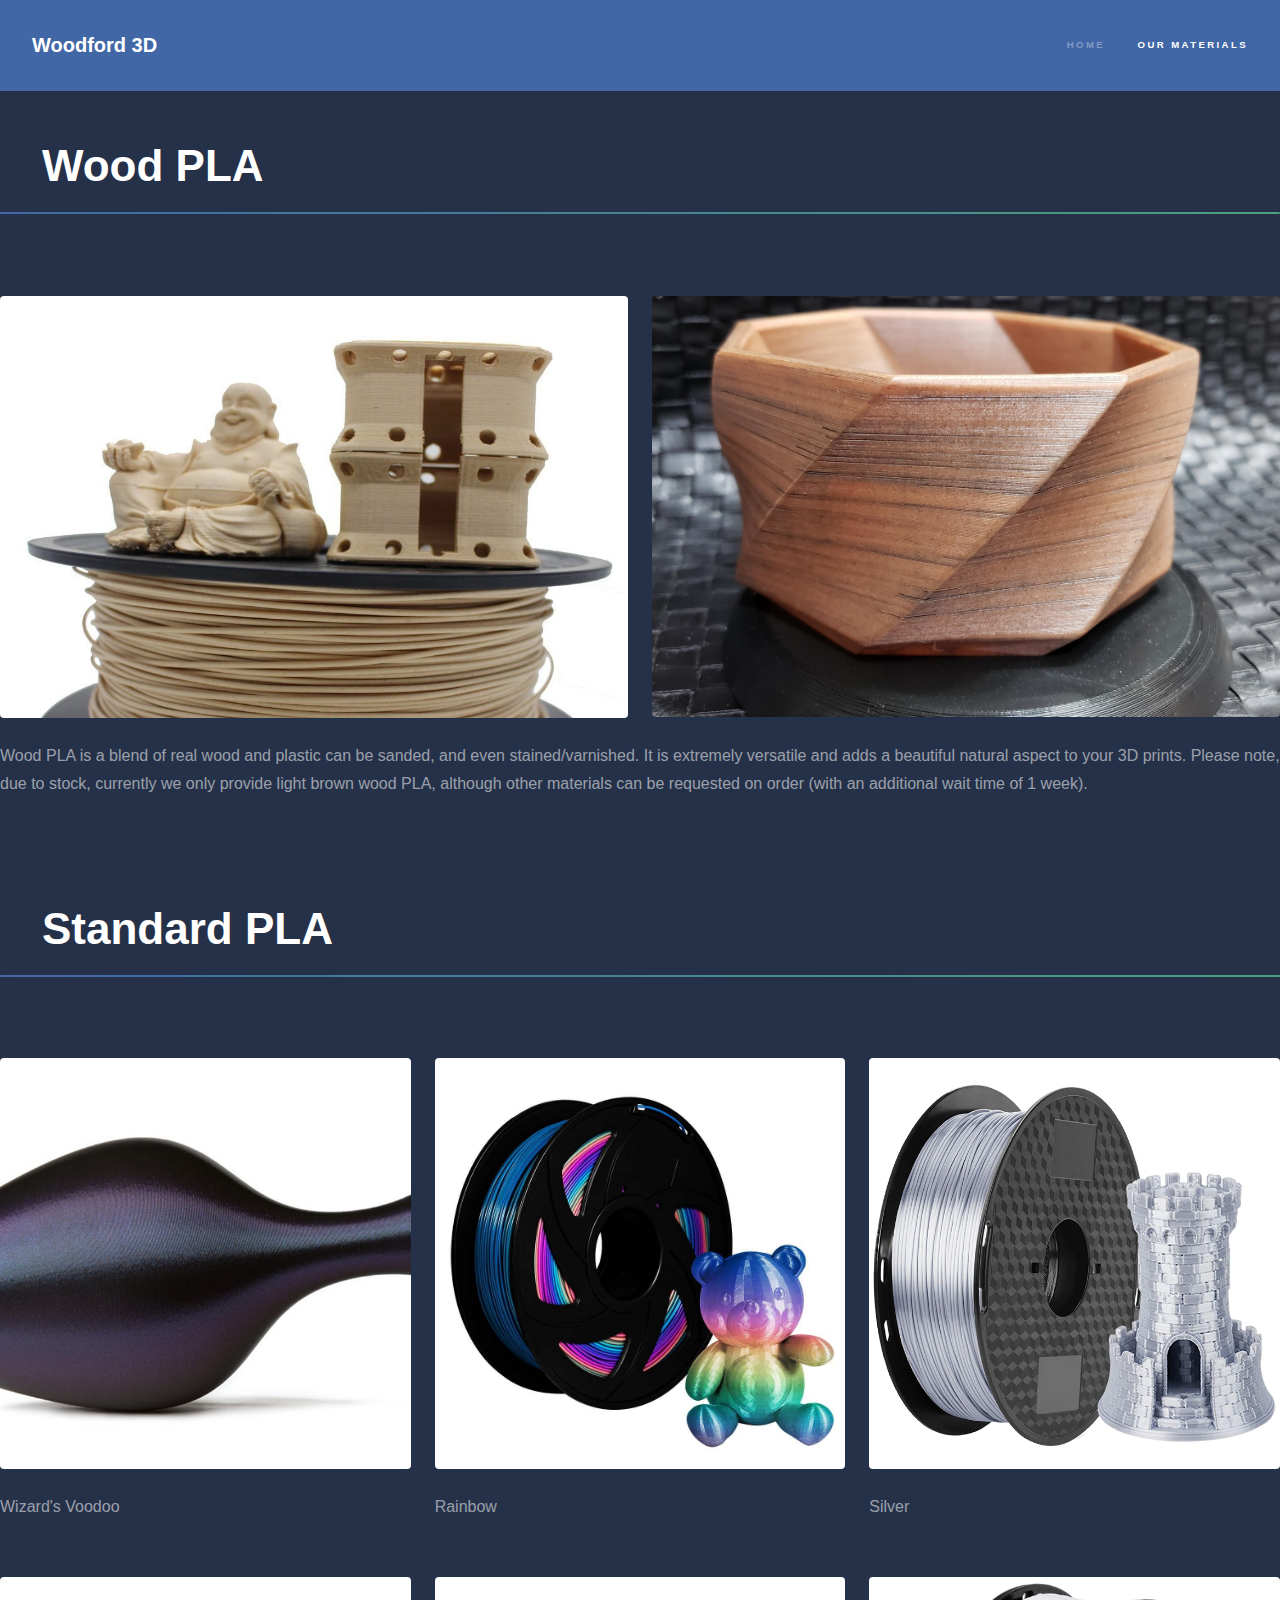
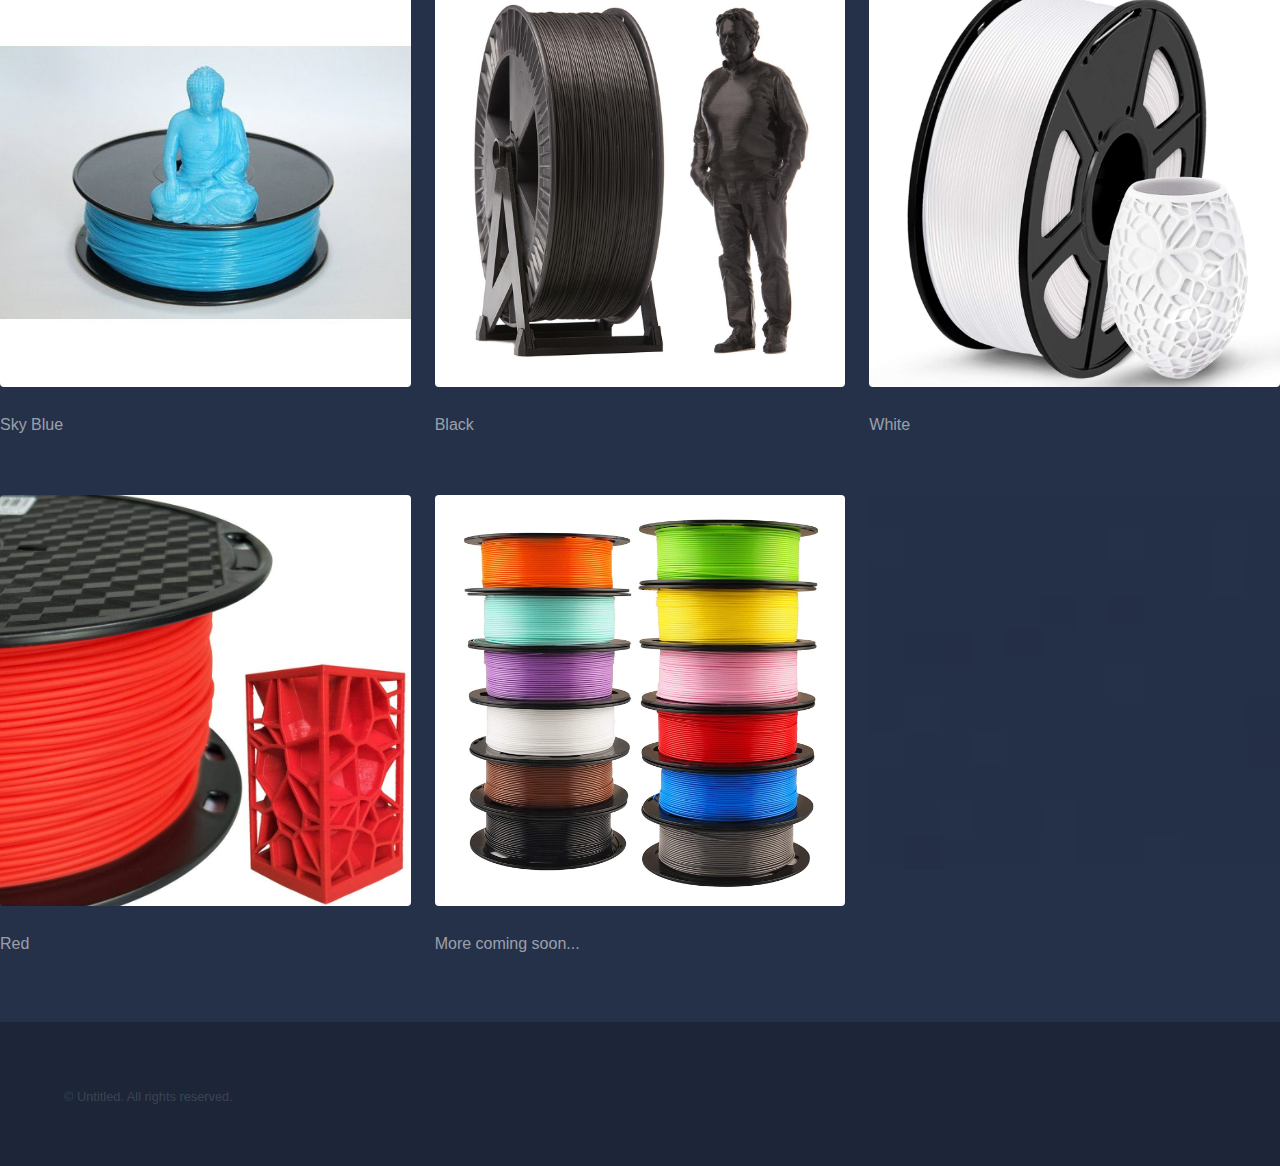
==== materials.html @ 88f3dfc4 "initial commit" ====
<!DOCTYPE HTML>
<html>
	<head>
		<title>Woodford 3D - Materials</title>
		<meta charset="utf-8" />
		<meta name="viewport" content="width=device-width, initial-scale=1, user-scalable=no" />
		<link rel="stylesheet" href="assets/css/main.css" />
		<noscript><link rel="stylesheet" href="assets/css/noscript.css" /></noscript>
	</head>
	<body class="is-preload">

		<!-- Header -->
			<header id="header">
				<a href="index.html" class="title">Woodford 3D</a>
				<nav>
					<ul>
						<li><a href="index.html">Home</a></li>
						<li><a href="generic.html" class="active">Our Materials</a></li>
						<!--<li><a href="elements.html">Elements</a></li>-->
					</ul>
				</nav>
			</header>

		<!-- Wrapper -->
			<div id="wrapper">

				<!-- Main -->
					<section id="main" class="wrapper">
						<div class="box alt">
							<div class="row gtr-uniform">
								<h1 class="major col-12">Wood PLA</h1>
								<div class="col-6"><span class="image fit"><img src="images/woodpla1.jpg" alt="" /></span></div>
								<div class="col-6"><span class="image fit"><img src="images/woodpla2.jpg" alt="" /></span></div>
								<p>Wood PLA is a blend of real wood and plastic can be sanded, and even stained/varnished. It is extremely versatile and adds a beautiful natural aspect to your 3D prints. Please note, due to stock, currently we only provide light brown wood PLA, although other materials can be requested on order (with an additional wait time of 1 week).</p>
								<h1 class="major col-12">Standard PLA</h1>								
								<div class="col-4"><span class="image fit"><img src="images/voodoo.jpg" alt="Wizard's Voodoo" /></span></div>
								<div class="col-4"><span class="image fit"><img src="images/rainbow.jpg" alt="Rainbow" /></span></div>
								<div class="col-4"><span class="image fit"><img src="images/silver.jpg" alt="Silver" /></span></div>
								<div class="col-4"><span ><p>Wizard's Voodoo</p></span></div>
								<div class="col-4"><span ><p>Rainbow</p></span></div>
								<div class="col-4"><span ><p>Silver</p></span></div>
								<div class="col-4"><span class="image fit"><img src="images/skyblue.jpg" alt="sky Blue"/></span></div>
								<div class="col-4"><span class="image fit"><img src="images/black.jpg" alt="Black" /></span></div>
								<div class="col-4"><span class="image fit"><img src="images/white.jpg" alt="White" /></span></div>
								<div class="col-4"><span ><p>Sky Blue</p></span></div>
								<div class="col-4"><span ><p>Black</p></span></div>
								<div class="col-4"><span ><p>White</p></span></div>
								<div class="col-4"><span class="image fit"><img src="images/red.jpg" alt="Red"/></span></div>
								<div class="col-4"><span class="image fit"><img src="images/coming.jpg" alt="Coming soon" /></span></div>
								<div class="col-4"><span class="image fit"><img src="images/trans.png" alt="placeholder transparent image" /></span></div>
								<div class="col-4"><span ><p>Red</p></span></div>
								<div class="col-4"><span ><p>More coming soon...</p></span></div>								
								
							</div>
						</div>
								
					</section>

			</div>

		<!-- Footer -->
			<footer id="footer" class="wrapper alt">
				<div class="inner">
					<ul class="menu">
						<li>&copy; Untitled. All rights reserved.</li>
					</ul>
				</div>
			</footer>

		<!-- Scripts -->
			<script src="assets/js/jquery.min.js"></script>
			<script src="assets/js/jquery.scrollex.min.js"></script>
			<script src="assets/js/jquery.scrolly.min.js"></script>
			<script src="assets/js/browser.min.js"></script>
			<script src="assets/js/breakpoints.min.js"></script>
			<script src="assets/js/util.js"></script>
			<script src="assets/js/main.js"></script>

	</body>
</html>
---- assets/css/main.css ----
@import url(fontawesome-all.min.css);



html, body, div, span, applet, object,
iframe, h1, h2, h3, h4, h5, h6, p, blockquote,
pre, a, abbr, acronym, address, big, cite,
code, del, dfn, em, img, ins, kbd, q, s, samp,
small, strike, strong, sub, sup, tt, var, b,
u, i, center, dl, dt, dd, ol, ul, li, fieldset,
form, label, legend, table, caption, tbody,
tfoot, thead, tr, th, td, article, aside,
canvas, details, embed, figure, figcaption,
footer, header, hgroup, menu, nav, output, ruby,
section, summary, time, mark, audio, video {
	margin: 0;
	padding: 0;
	border: 0;
	font-size: 100%;
	font: inherit;
	vertical-align: baseline;}

article, aside, details, figcaption, figure,
footer, header, hgroup, menu, nav, section {
	display: block;}

body {
	line-height: 1;
}

ol, ul {
	list-style: none;
}

blockquote, q {
	quotes: none;
}

	blockquote:before, blockquote:after, q:before, q:after {
		content: '';
		content: none;
	}

table {
	border-collapse: collapse;
	border-spacing: 0;
}

body {
	-webkit-text-size-adjust: none;
}

mark {
	background-color: transparent;
	color: inherit;
}

input::-moz-focus-inner {
	border: 0;
	padding: 0;
}

input, select, textarea {
	-moz-appearance: none;
	-webkit-appearance: none;
	-ms-appearance: none;
	appearance: none;
}

/* Basic */

	@-ms-viewport {
		width: device-width;
	}

	body {
		-ms-overflow-style: scrollbar;
	}

	@media screen and (max-width: 480px) {

		html, body {
			min-width: 320px;
		}

	}

	html {
		box-sizing: border-box;
	}

	*, *:before, *:after {
		box-sizing: inherit;
	}

	body {
		background: #253149;
	}

		body.is-preload *, body.is-preload *:before, body.is-preload *:after {
			-moz-animation: none !important;
			-webkit-animation: none !important;
			-ms-animation: none !important;
			animation: none !important;
			-moz-transition: none !important;
			-webkit-transition: none !important;
			-ms-transition: none !important;
			transition: none !important;
		}

/* Type */

	body, input, select, textarea {
		color: rgba(255, 255, 255, 0.55);
		font-family: Arial, Helvetica, sans-serif;
		font-size: 16.5pt;
		font-weight: normal;
		line-height: 1.75;
	}

		@media screen and (max-width: 1680px) {

			body, input, select, textarea {
				font-size: 13pt;
			}

		}

		@media screen and (max-width: 1280px) {

			body, input, select, textarea {
				font-size: 12pt;
			}

		}

		@media screen and (max-width: 360px) {

			body, input, select, textarea {
				font-size: 11pt;
			}

		}

	a {
		-moz-transition: color 0.2s ease, border-bottom-color 0.2s ease;
		-webkit-transition: color 0.2s ease, border-bottom-color 0.2s ease;
		-ms-transition: color 0.2s ease, border-bottom-color 0.2s ease;
		transition: color 0.2s ease, border-bottom-color 0.2s ease;
		border-bottom: dotted 1px rgba(255, 255, 255, 0.35);
		color: inherit;
		text-decoration: none;
	}

		a:hover {
			border-bottom-color: transparent;
			color: #ffffff;
		}

	strong, b {
		color: #ffffff;
		font-weight: bold;
	}

	em, i {
		font-style: italic;
	}

	p {
		margin: 0 0 2em 0;
	}

	h1, h2, h3, h4, h5, h6 {
		color: #ffffff;
		font-weight: bold;
		line-height: 1.5;
		margin: 0 0 0.5em 0;
	}

		h1 a, h2 a, h3 a, h4 a, h5 a, h6 a {
			color: inherit;
			text-decoration: none;
		}

	h1 {
		font-size: 2.75em;
	}

		h1.major {
			margin: 0 0 1.3em 0;
			position: relative;
			padding-bottom: 0.35em;
		}

			h1.major:after {
				background-image: -moz-linear-gradient(to right, #4167a6, #4ca07e);
				background-image: -webkit-linear-gradient(to right, #4167a6, #4ca07e);
				background-image: -ms-linear-gradient(to right, #4167a6, #4ca07e);
				background-image: linear-gradient(to right, #4167a6, #4ca07e);
				-moz-transition: max-width 0.2s ease;
				-webkit-transition: max-width 0.2s ease;
				-ms-transition: max-width 0.2s ease;
				transition: max-width 0.2s ease;
				border-radius: 0.2em;
				bottom: 0;
				content: '';
				height: 0.05em;
				position: absolute;
				right: 0;
				width: 100%;
			}

	h2 {
		font-size: 1.75em;
	}

	h3 {
		font-size: 1.1em;
	}

	h4 {
		font-size: 1em;
	}

	h5 {
		font-size: 0.8em;
	}

	h6 {
		font-size: 0.6em;
	}

	@media screen and (max-width: 736px) {

		h1 {
			font-size: 2em;
		}

		h2 {
			font-size: 1.25em;
		}

		h3 {
			font-size: 1em;
		}

		h4 {
			font-size: 0.8em;
		}

		h5 {
			font-size: 0.6em;
		}

		h6 {
			font-size: 0.6em;
		}

	}

	sub {
		font-size: 0.8em;
		position: relative;
		top: 0.5em;
	}

	sup {
		font-size: 0.8em;
		position: relative;
		top: -0.5em;
	}

	blockquote {
		border-left: solid 4px rgba(255, 255, 255, 0.15);
		font-style: italic;
		margin: 0 0 2em 0;
		padding: 0.5em 0 0.5em 2em;
	}

	code {
		background: rgba(255, 255, 255, 0.05);
		border-radius: 0.25em;
		border: solid 1px rgba(255, 255, 255, 0.15);
		font-family: "Courier New", monospace;
		font-size: 0.9em;
		margin: 0 0.25em;
		padding: 0.25em 0.65em;
	}

	pre {
		-webkit-overflow-scrolling: touch;
		font-family: "Courier New", monospace;
		font-size: 0.9em;
		margin: 0 0 2em 0;
	}

		pre code {
			display: block;
			line-height: 1.75em;
			padding: 1em 1.5em;
			overflow-x: auto;
		}

	hr {
		border: 0;
		border-bottom: solid 1px rgba(255, 255, 255, 0.15);
		margin: 2em 0;
	}

		hr.major {
			margin: 3em 0;
		}

	.align-left {
		text-align: left;
	}

	.align-center {
		text-align: center;
	}

	.align-right {
		text-align: right;
	}

/* Row */

	.row {
		display: flex;
		flex-wrap: wrap;
		box-sizing: border-box;
		align-items: stretch;
	}

		.row > * {
			box-sizing: border-box;
		}

		.row.gtr-uniform > * > :last-child {
			margin-bottom: 0;
		}

		.row.aln-left {
			justify-content: flex-start;
		}

		.row.aln-center {
			justify-content: center;
		}

		.row.aln-right {
			justify-content: flex-end;
		}

		.row.aln-top {
			align-items: flex-start;
		}

		.row.aln-middle {
			align-items: center;
		}

		.row.aln-bottom {
			align-items: flex-end;
		}

		.row > .imp {
			order: -1;
		}

		.row > .col-1 {
			width: 8.33333%;
		}

		.row > .off-1 {
			margin-left: 8.33333%;
		}

		.row > .col-2 {
			width: 16.66667%;
		}

		.row > .off-2 {
			margin-left: 16.66667%;
		}

		.row > .col-3 {
			width: 25%;
		}

		.row > .off-3 {
			margin-left: 25%;
		}

		.row > .col-4 {
			width: 33.33333%;
		}

		.row > .off-4 {
			margin-left: 33.33333%;
		}

		.row > .col-5 {
			width: 41.66667%;
		}

		.row > .off-5 {
			margin-left: 41.66667%;
		}

		.row > .col-6 {
			width: 50%;
		}

		.row > .off-6 {
			margin-left: 50%;
		}

		.row > .col-7 {
			width: 58.33333%;
		}

		.row > .off-7 {
			margin-left: 58.33333%;
		}

		.row > .col-8 {
			width: 66.66667%;
		}

		.row > .off-8 {
			margin-left: 66.66667%;
		}

		.row > .col-9 {
			width: 75%;
		}

		.row > .off-9 {
			margin-left: 75%;
		}

		.row > .col-10 {
			width: 83.33333%;
		}

		.row > .off-10 {
			margin-left: 83.33333%;
		}

		.row > .col-11 {
			width: 91.66667%;
		}

		.row > .off-11 {
			margin-left: 91.66667%;
		}

		.row > .col-12 {
			width: 100%;
		}

		.row > .off-12 {
			margin-left: 100%;
		}

		.row.gtr-0 {
			margin-top: 0;
			margin-left: 0em;
		}

			.row.gtr-0 > * {
				padding: 0 0 0 0em;
			}

			.row.gtr-0.gtr-uniform {
				margin-top: 0em;
			}

				.row.gtr-0.gtr-uniform > * {
					padding-top: 0em;
				}

		.row.gtr-25 {
			margin-top: 0;
			margin-left: -0.375em;
		}

			.row.gtr-25 > * {
				padding: 0 0 0 0.375em;
			}

			.row.gtr-25.gtr-uniform {
				margin-top: -0.375em;
			}

				.row.gtr-25.gtr-uniform > * {
					padding-top: 0.375em;
				}

		.row.gtr-50 {
			margin-top: 0;
			margin-left: -0.75em;
		}

			.row.gtr-50 > * {
				padding: 0 0 0 0.75em;
			}

			.row.gtr-50.gtr-uniform {
				margin-top: -0.75em;
			}

				.row.gtr-50.gtr-uniform > * {
					padding-top: 0.75em;
				}

		.row {
			margin-top: 0;
			margin-left: -1.5em;
		}

			.row > * {
				padding: 0 0 0 1.5em;
			}

			.row.gtr-uniform {
				margin-top: -1.5em;
			}

				.row.gtr-uniform > * {
					padding-top: 1.5em;
				}

		.row.gtr-150 {
			margin-top: 0;
			margin-left: -2.25em;
		}

			.row.gtr-150 > * {
				padding: 0 0 0 2.25em;
			}

			.row.gtr-150.gtr-uniform {
				margin-top: -2.25em;
			}

				.row.gtr-150.gtr-uniform > * {
					padding-top: 2.25em;
				}

		.row.gtr-200 {
			margin-top: 0;
			margin-left: -3em;
		}

			.row.gtr-200 > * {
				padding: 0 0 0 3em;
			}

			.row.gtr-200.gtr-uniform {
				margin-top: -3em;
			}

				.row.gtr-200.gtr-uniform > * {
					padding-top: 3em;
				}

		@media screen and (max-width: 1680px) {

			.row {
				display: flex;
				flex-wrap: wrap;
				box-sizing: border-box;
				align-items: stretch;
			}

				.row > * {
					box-sizing: border-box;
				}

				.row.gtr-uniform > * > :last-child {
					margin-bottom: 0;
				}

				.row.aln-left {
					justify-content: flex-start;
				}

				.row.aln-center {
					justify-content: center;
				}

				.row.aln-right {
					justify-content: flex-end;
				}

				.row.aln-top {
					align-items: flex-start;
				}

				.row.aln-middle {
					align-items: center;
				}

				.row.aln-bottom {
					align-items: flex-end;
				}

				.row > .imp-xlarge {
					order: -1;
				}

				.row > .col-1-xlarge {
					width: 8.33333%;
				}

				.row > .off-1-xlarge {
					margin-left: 8.33333%;
				}

				.row > .col-2-xlarge {
					width: 16.66667%;
				}

				.row > .off-2-xlarge {
					margin-left: 16.66667%;
				}

				.row > .col-3-xlarge {
					width: 25%;
				}

				.row > .off-3-xlarge {
					margin-left: 25%;
				}

				.row > .col-4-xlarge {
					width: 33.33333%;
				}

				.row > .off-4-xlarge {
					margin-left: 33.33333%;
				}

				.row > .col-5-xlarge {
					width: 41.66667%;
				}

				.row > .off-5-xlarge {
					margin-left: 41.66667%;
				}

				.row > .col-6-xlarge {
					width: 50%;
				}

				.row > .off-6-xlarge {
					margin-left: 50%;
				}

				.row > .col-7-xlarge {
					width: 58.33333%;
				}

				.row > .off-7-xlarge {
					margin-left: 58.33333%;
				}

				.row > .col-8-xlarge {
					width: 66.66667%;
				}

				.row > .off-8-xlarge {
					margin-left: 66.66667%;
				}

				.row > .col-9-xlarge {
					width: 75%;
				}

				.row > .off-9-xlarge {
					margin-left: 75%;
				}

				.row > .col-10-xlarge {
					width: 83.33333%;
				}

				.row > .off-10-xlarge {
					margin-left: 83.33333%;
				}

				.row > .col-11-xlarge {
					width: 91.66667%;
				}

				.row > .off-11-xlarge {
					margin-left: 91.66667%;
				}

				.row > .col-12-xlarge {
					width: 100%;
				}

				.row > .off-12-xlarge {
					margin-left: 100%;
				}

				.row.gtr-0 {
					margin-top: 0;
					margin-left: 0em;
				}

					.row.gtr-0 > * {
						padding: 0 0 0 0em;
					}

					.row.gtr-0.gtr-uniform {
						margin-top: 0em;
					}

						.row.gtr-0.gtr-uniform > * {
							padding-top: 0em;
						}

				.row.gtr-25 {
					margin-top: 0;
					margin-left: -0.375em;
				}

					.row.gtr-25 > * {
						padding: 0 0 0 0.375em;
					}

					.row.gtr-25.gtr-uniform {
						margin-top: -0.375em;
					}

						.row.gtr-25.gtr-uniform > * {
							padding-top: 0.375em;
						}

				.row.gtr-50 {
					margin-top: 0;
					margin-left: -0.75em;
				}

					.row.gtr-50 > * {
						padding: 0 0 0 0.75em;
					}

					.row.gtr-50.gtr-uniform {
						margin-top: -0.75em;
					}

						.row.gtr-50.gtr-uniform > * {
							padding-top: 0.75em;
						}

				.row {
					margin-top: 0;
					margin-left: -1.5em;
				}

					.row > * {
						padding: 0 0 0 1.5em;
					}

					.row.gtr-uniform {
						margin-top: -1.5em;
					}

						.row.gtr-uniform > * {
							padding-top: 1.5em;
						}

				.row.gtr-150 {
					margin-top: 0;
					margin-left: -2.25em;
				}

					.row.gtr-150 > * {
						padding: 0 0 0 2.25em;
					}

					.row.gtr-150.gtr-uniform {
						margin-top: -2.25em;
					}

						.row.gtr-150.gtr-uniform > * {
							padding-top: 2.25em;
						}

				.row.gtr-200 {
					margin-top: 0;
					margin-left: -3em;
				}

					.row.gtr-200 > * {
						padding: 0 0 0 3em;
					}

					.row.gtr-200.gtr-uniform {
						margin-top: -3em;
					}

						.row.gtr-200.gtr-uniform > * {
							padding-top: 3em;
						}

		}

		@media screen and (max-width: 1280px) {

			.row {
				display: flex;
				flex-wrap: wrap;
				box-sizing: border-box;
				align-items: stretch;
			}

				.row > * {
					box-sizing: border-box;
				}

				.row.gtr-uniform > * > :last-child {
					margin-bottom: 0;
				}

				.row.aln-left {
					justify-content: flex-start;
				}

				.row.aln-center {
					justify-content: center;
				}

				.row.aln-right {
					justify-content: flex-end;
				}

				.row.aln-top {
					align-items: flex-start;
				}

				.row.aln-middle {
					align-items: center;
				}

				.row.aln-bottom {
					align-items: flex-end;
				}

				.row > .imp-large {
					order: -1;
				}

				.row > .col-1-large {
					width: 8.33333%;
				}

				.row > .off-1-large {
					margin-left: 8.33333%;
				}

				.row > .col-2-large {
					width: 16.66667%;
				}

				.row > .off-2-large {
					margin-left: 16.66667%;
				}

				.row > .col-3-large {
					width: 25%;
				}

				.row > .off-3-large {
					margin-left: 25%;
				}

				.row > .col-4-large {
					width: 33.33333%;
				}

				.row > .off-4-large {
					margin-left: 33.33333%;
				}

				.row > .col-5-large {
					width: 41.66667%;
				}

				.row > .off-5-large {
					margin-left: 41.66667%;
				}

				.row > .col-6-large {
					width: 50%;
				}

				.row > .off-6-large {
					margin-left: 50%;
				}

				.row > .col-7-large {
					width: 58.33333%;
				}

				.row > .off-7-large {
					margin-left: 58.33333%;
				}

				.row > .col-8-large {
					width: 66.66667%;
				}

				.row > .off-8-large {
					margin-left: 66.66667%;
				}

				.row > .col-9-large {
					width: 75%;
				}

				.row > .off-9-large {
					margin-left: 75%;
				}

				.row > .col-10-large {
					width: 83.33333%;
				}

				.row > .off-10-large {
					margin-left: 83.33333%;
				}

				.row > .col-11-large {
					width: 91.66667%;
				}

				.row > .off-11-large {
					margin-left: 91.66667%;
				}

				.row > .col-12-large {
					width: 100%;
				}

				.row > .off-12-large {
					margin-left: 100%;
				}

				.row.gtr-0 {
					margin-top: 0;
					margin-left: 0em;
				}

					.row.gtr-0 > * {
						padding: 0 0 0 0em;
					}

					.row.gtr-0.gtr-uniform {
						margin-top: 0em;
					}

						.row.gtr-0.gtr-uniform > * {
							padding-top: 0em;
						}

				.row.gtr-25 {
					margin-top: 0;
					margin-left: -0.375em;
				}

					.row.gtr-25 > * {
						padding: 0 0 0 0.375em;
					}

					.row.gtr-25.gtr-uniform {
						margin-top: -0.375em;
					}

						.row.gtr-25.gtr-uniform > * {
							padding-top: 0.375em;
						}

				.row.gtr-50 {
					margin-top: 0;
					margin-left: -0.75em;
				}

					.row.gtr-50 > * {
						padding: 0 0 0 0.75em;
					}

					.row.gtr-50.gtr-uniform {
						margin-top: -0.75em;
					}

						.row.gtr-50.gtr-uniform > * {
							padding-top: 0.75em;
						}

				.row {
					margin-top: 0;
					margin-left: -1.5em;
				}

					.row > * {
						padding: 0 0 0 1.5em;
					}

					.row.gtr-uniform {
						margin-top: -1.5em;
					}

						.row.gtr-uniform > * {
							padding-top: 1.5em;
						}

				.row.gtr-150 {
					margin-top: 0;
					margin-left: -2.25em;
				}

					.row.gtr-150 > * {
						padding: 0 0 0 2.25em;
					}

					.row.gtr-150.gtr-uniform {
						margin-top: -2.25em;
					}

						.row.gtr-150.gtr-uniform > * {
							padding-top: 2.25em;
						}

				.row.gtr-200 {
					margin-top: 0;
					margin-left: -3em;
				}

					.row.gtr-200 > * {
						padding: 0 0 0 3em;
					}

					.row.gtr-200.gtr-uniform {
						margin-top: -3em;
					}

						.row.gtr-200.gtr-uniform > * {
							padding-top: 3em;
						}

		}

		@media screen and (max-width: 980px) {

			.row {
				display: flex;
				flex-wrap: wrap;
				box-sizing: border-box;
				align-items: stretch;
			}

				.row > * {
					box-sizing: border-box;
				}

				.row.gtr-uniform > * > :last-child {
					margin-bottom: 0;
				}

				.row.aln-left {
					justify-content: flex-start;
				}

				.row.aln-center {
					justify-content: center;
				}

				.row.aln-right {
					justify-content: flex-end;
				}

				.row.aln-top {
					align-items: flex-start;
				}

				.row.aln-middle {
					align-items: center;
				}

				.row.aln-bottom {
					align-items: flex-end;
				}

				.row > .imp-medium {
					order: -1;
				}

				.row > .col-1-medium {
					width: 8.33333%;
				}

				.row > .off-1-medium {
					margin-left: 8.33333%;
				}

				.row > .col-2-medium {
					width: 16.66667%;
				}

				.row > .off-2-medium {
					margin-left: 16.66667%;
				}

				.row > .col-3-medium {
					width: 25%;
				}

				.row > .off-3-medium {
					margin-left: 25%;
				}

				.row > .col-4-medium {
					width: 33.33333%;
				}

				.row > .off-4-medium {
					margin-left: 33.33333%;
				}

				.row > .col-5-medium {
					width: 41.66667%;
				}

				.row > .off-5-medium {
					margin-left: 41.66667%;
				}

				.row > .col-6-medium {
					width: 50%;
				}

				.row > .off-6-medium {
					margin-left: 50%;
				}

				.row > .col-7-medium {
					width: 58.33333%;
				}

				.row > .off-7-medium {
					margin-left: 58.33333%;
				}

				.row > .col-8-medium {
					width: 66.66667%;
				}

				.row > .off-8-medium {
					margin-left: 66.66667%;
				}

				.row > .col-9-medium {
					width: 75%;
				}

				.row > .off-9-medium {
					margin-left: 75%;
				}

				.row > .col-10-medium {
					width: 83.33333%;
				}

				.row > .off-10-medium {
					margin-left: 83.33333%;
				}

				.row > .col-11-medium {
					width: 91.66667%;
				}

				.row > .off-11-medium {
					margin-left: 91.66667%;
				}

				.row > .col-12-medium {
					width: 100%;
				}

				.row > .off-12-medium {
					margin-left: 100%;
				}

				.row.gtr-0 {
					margin-top: 0;
					margin-left: 0em;
				}

					.row.gtr-0 > * {
						padding: 0 0 0 0em;
					}

					.row.gtr-0.gtr-uniform {
						margin-top: 0em;
					}

						.row.gtr-0.gtr-uniform > * {
							padding-top: 0em;
						}

				.row.gtr-25 {
					margin-top: 0;
					margin-left: -0.375em;
				}

					.row.gtr-25 > * {
						padding: 0 0 0 0.375em;
					}

					.row.gtr-25.gtr-uniform {
						margin-top: -0.375em;
					}

						.row.gtr-25.gtr-uniform > * {
							padding-top: 0.375em;
						}

				.row.gtr-50 {
					margin-top: 0;
					margin-left: -0.75em;
				}

					.row.gtr-50 > * {
						padding: 0 0 0 0.75em;
					}

					.row.gtr-50.gtr-uniform {
						margin-top: -0.75em;
					}

						.row.gtr-50.gtr-uniform > * {
							padding-top: 0.75em;
						}

				.row {
					margin-top: 0;
					margin-left: -1.5em;
				}

					.row > * {
						padding: 0 0 0 1.5em;
					}

					.row.gtr-uniform {
						margin-top: -1.5em;
					}

						.row.gtr-uniform > * {
							padding-top: 1.5em;
						}

				.row.gtr-150 {
					margin-top: 0;
					margin-left: -2.25em;
				}

					.row.gtr-150 > * {
						padding: 0 0 0 2.25em;
					}

					.row.gtr-150.gtr-uniform {
						margin-top: -2.25em;
					}

						.row.gtr-150.gtr-uniform > * {
							padding-top: 2.25em;
						}

				.row.gtr-200 {
					margin-top: 0;
					margin-left: -3em;
				}

					.row.gtr-200 > * {
						padding: 0 0 0 3em;
					}

					.row.gtr-200.gtr-uniform {
						margin-top: -3em;
					}

						.row.gtr-200.gtr-uniform > * {
							padding-top: 3em;
						}

		}

		@media screen and (max-width: 736px) {

			.row {
				display: flex;
				flex-wrap: wrap;
				box-sizing: border-box;
				align-items: stretch;
			}

				.row > * {
					box-sizing: border-box;
				}

				.row.gtr-uniform > * > :last-child {
					margin-bottom: 0;
				}

				.row.aln-left {
					justify-content: flex-start;
				}

				.row.aln-center {
					justify-content: center;
				}

				.row.aln-right {
					justify-content: flex-end;
				}

				.row.aln-top {
					align-items: flex-start;
				}

				.row.aln-middle {
					align-items: center;
				}

				.row.aln-bottom {
					align-items: flex-end;
				}

				.row > .imp-small {
					order: -1;
				}

				.row > .col-1-small {
					width: 8.33333%;
				}

				.row > .off-1-small {
					margin-left: 8.33333%;
				}

				.row > .col-2-small {
					width: 16.66667%;
				}

				.row > .off-2-small {
					margin-left: 16.66667%;
				}

				.row > .col-3-small {
					width: 25%;
				}

				.row > .off-3-small {
					margin-left: 25%;
				}

				.row > .col-4-small {
					width: 33.33333%;
				}

				.row > .off-4-small {
					margin-left: 33.33333%;
				}

				.row > .col-5-small {
					width: 41.66667%;
				}

				.row > .off-5-small {
					margin-left: 41.66667%;
				}

				.row > .col-6-small {
					width: 50%;
				}

				.row > .off-6-small {
					margin-left: 50%;
				}

				.row > .col-7-small {
					width: 58.33333%;
				}

				.row > .off-7-small {
					margin-left: 58.33333%;
				}

				.row > .col-8-small {
					width: 66.66667%;
				}

				.row > .off-8-small {
					margin-left: 66.66667%;
				}

				.row > .col-9-small {
					width: 75%;
				}

				.row > .off-9-small {
					margin-left: 75%;
				}

				.row > .col-10-small {
					width: 83.33333%;
				}

				.row > .off-10-small {
					margin-left: 83.33333%;
				}

				.row > .col-11-small {
					width: 91.66667%;
				}

				.row > .off-11-small {
					margin-left: 91.66667%;
				}

				.row > .col-12-small {
					width: 100%;
				}

				.row > .off-12-small {
					margin-left: 100%;
				}

				.row.gtr-0 {
					margin-top: 0;
					margin-left: 0em;
				}

					.row.gtr-0 > * {
						padding: 0 0 0 0em;
					}

					.row.gtr-0.gtr-uniform {
						margin-top: 0em;
					}

						.row.gtr-0.gtr-uniform > * {
							padding-top: 0em;
						}

				.row.gtr-25 {
					margin-top: 0;
					margin-left: -0.375em;
				}

					.row.gtr-25 > * {
						padding: 0 0 0 0.375em;
					}

					.row.gtr-25.gtr-uniform {
						margin-top: -0.375em;
					}

						.row.gtr-25.gtr-uniform > * {
							padding-top: 0.375em;
						}

				.row.gtr-50 {
					margin-top: 0;
					margin-left: -0.75em;
				}

					.row.gtr-50 > * {
						padding: 0 0 0 0.75em;
					}

					.row.gtr-50.gtr-uniform {
						margin-top: -0.75em;
					}

						.row.gtr-50.gtr-uniform > * {
							padding-top: 0.75em;
						}

				.row {
					margin-top: 0;
					margin-left: -1.5em;
				}

					.row > * {
						padding: 0 0 0 1.5em;
					}

					.row.gtr-uniform {
						margin-top: -1.5em;
					}

						.row.gtr-uniform > * {
							padding-top: 1.5em;
						}

				.row.gtr-150 {
					margin-top: 0;
					margin-left: -2.25em;
				}

					.row.gtr-150 > * {
						padding: 0 0 0 2.25em;
					}

					.row.gtr-150.gtr-uniform {
						margin-top: -2.25em;
					}

						.row.gtr-150.gtr-uniform > * {
							padding-top: 2.25em;
						}

				.row.gtr-200 {
					margin-top: 0;
					margin-left: -3em;
				}

					.row.gtr-200 > * {
						padding: 0 0 0 3em;
					}

					.row.gtr-200.gtr-uniform {
						margin-top: -3em;
					}

						.row.gtr-200.gtr-uniform > * {
							padding-top: 3em;
						}

		}

		@media screen and (max-width: 480px) {

			.row {
				display: flex;
				flex-wrap: wrap;
				box-sizing: border-box;
				align-items: stretch;
			}

				.row > * {
					box-sizing: border-box;
				}

				.row.gtr-uniform > * > :last-child {
					margin-bottom: 0;
				}

				.row.aln-left {
					justify-content: flex-start;
				}

				.row.aln-center {
					justify-content: center;
				}

				.row.aln-right {
					justify-content: flex-end;
				}

				.row.aln-top {
					align-items: flex-start;
				}

				.row.aln-middle {
					align-items: center;
				}

				.row.aln-bottom {
					align-items: flex-end;
				}

				.row > .imp-xsmall {
					order: -1;
				}

				.row > .col-1-xsmall {
					width: 8.33333%;
				}

				.row > .off-1-xsmall {
					margin-left: 8.33333%;
				}

				.row > .col-2-xsmall {
					width: 16.66667%;
				}

				.row > .off-2-xsmall {
					margin-left: 16.66667%;
				}

				.row > .col-3-xsmall {
					width: 25%;
				}

				.row > .off-3-xsmall {
					margin-left: 25%;
				}

				.row > .col-4-xsmall {
					width: 33.33333%;
				}

				.row > .off-4-xsmall {
					margin-left: 33.33333%;
				}

				.row > .col-5-xsmall {
					width: 41.66667%;
				}

				.row > .off-5-xsmall {
					margin-left: 41.66667%;
				}

				.row > .col-6-xsmall {
					width: 50%;
				}

				.row > .off-6-xsmall {
					margin-left: 50%;
				}

				.row > .col-7-xsmall {
					width: 58.33333%;
				}

				.row > .off-7-xsmall {
					margin-left: 58.33333%;
				}

				.row > .col-8-xsmall {
					width: 66.66667%;
				}

				.row > .off-8-xsmall {
					margin-left: 66.66667%;
				}

				.row > .col-9-xsmall {
					width: 75%;
				}

				.row > .off-9-xsmall {
					margin-left: 75%;
				}

				.row > .col-10-xsmall {
					width: 83.33333%;
				}

				.row > .off-10-xsmall {
					margin-left: 83.33333%;
				}

				.row > .col-11-xsmall {
					width: 91.66667%;
				}

				.row > .off-11-xsmall {
					margin-left: 91.66667%;
				}

				.row > .col-12-xsmall {
					width: 100%;
				}

				.row > .off-12-xsmall {
					margin-left: 100%;
				}

				.row.gtr-0 {
					margin-top: 0;
					margin-left: 0em;
				}

					.row.gtr-0 > * {
						padding: 0 0 0 0em;
					}

					.row.gtr-0.gtr-uniform {
						margin-top: 0em;
					}

						.row.gtr-0.gtr-uniform > * {
							padding-top: 0em;
						}

				.row.gtr-25 {
					margin-top: 0;
					margin-left: -0.375em;
				}

					.row.gtr-25 > * {
						padding: 0 0 0 0.375em;
					}

					.row.gtr-25.gtr-uniform {
						margin-top: -0.375em;
					}

						.row.gtr-25.gtr-uniform > * {
							padding-top: 0.375em;
						}

				.row.gtr-50 {
					margin-top: 0;
					margin-left: -0.75em;
				}

					.row.gtr-50 > * {
						padding: 0 0 0 0.75em;
					}

					.row.gtr-50.gtr-uniform {
						margin-top: -0.75em;
					}

						.row.gtr-50.gtr-uniform > * {
							padding-top: 0.75em;
						}

				.row {
					margin-top: 0;
					margin-left: -1.5em;
				}

					.row > * {
						padding: 0 0 0 1.5em;
					}

					.row.gtr-uniform {
						margin-top: -1.5em;
					}

						.row.gtr-uniform > * {
							padding-top: 1.5em;
						}

				.row.gtr-150 {
					margin-top: 0;
					margin-left: -2.25em;
				}

					.row.gtr-150 > * {
						padding: 0 0 0 2.25em;
					}

					.row.gtr-150.gtr-uniform {
						margin-top: -2.25em;
					}

						.row.gtr-150.gtr-uniform > * {
							padding-top: 2.25em;
						}

				.row.gtr-200 {
					margin-top: 0;
					margin-left: -3em;
				}

					.row.gtr-200 > * {
						padding: 0 0 0 3em;
					}

					.row.gtr-200.gtr-uniform {
						margin-top: -3em;
					}

						.row.gtr-200.gtr-uniform > * {
							padding-top: 3em;
						}

		}

/* Box */

	.box {
		border-radius: 0.25em;
		border: solid 1px rgba(255, 255, 255, 0.15);
		margin-bottom: 2em;
		padding: 1.5em;
	}

		.box > :last-child,
		.box > :last-child > :last-child,
		.box > :last-child > :last-child > :last-child {
			margin-bottom: 0;
		}

		.box.alt {
			border: 0;
			border-radius: 0;
			padding: 0;
		}

/* Button */

	input[type="submit"],
	input[type="reset"],
	input[type="button"],
	button,
	.button {
		-moz-appearance: none;
		-webkit-appearance: none;
		-ms-appearance: none;
		appearance: none;
		-moz-transition: border-color 0.2s ease;
		-webkit-transition: border-color 0.2s ease;
		-ms-transition: border-color 0.2s ease;
		transition: border-color 0.2s ease;
		background-color: transparent;
		border: solid 1px !important;
		border-color: rgba(255, 255, 255, 0.15) !important;
		border-radius: 3em;
		color: #ffffff !important;
		cursor: pointer;
		display: inline-block;
		font-size: 0.6em;
		font-weight: bold;
		height: calc(4.75em + 2px);
		letter-spacing: 0.25em;
		line-height: 4.75em;
		outline: 0;
		padding: 0 3.75em;
		position: relative;
		text-align: center;
		text-decoration: none;
		text-transform: uppercase;
		white-space: nowrap;
	}

		input[type="submit"]:after,
		input[type="reset"]:after,
		input[type="button"]:after,
		button:after,
		.button:after {
			-moz-transform: scale(0.25);
			-webkit-transform: scale(0.25);
			-ms-transform: scale(0.25);
			transform: scale(0.25);
			pointer-events: none;
			-moz-transition: opacity 0.2s ease, -moz-transform 0.2s ease;
			-webkit-transition: opacity 0.2s ease, -webkit-transform 0.2s ease;
			-ms-transition: opacity 0.2s ease, -ms-transform 0.2s ease;
			transition: opacity 0.2s ease, transform 0.2s ease;
			background: #ffffff;
			border-radius: 3em;
			content: '';
			height: 100%;
			left: 0;
			opacity: 0;
			position: absolute;
			top: 0;
			width: 100%;
		}

		input[type="submit"].icon:before,
		input[type="reset"].icon:before,
		input[type="button"].icon:before,
		button.icon:before,
		.button.icon:before {
			margin-right: 0.75em;
		}

		input[type="submit"].fit,
		input[type="reset"].fit,
		input[type="button"].fit,
		button.fit,
		.button.fit {
			width: 100%;
		}

		input[type="submit"].small,
		input[type="reset"].small,
		input[type="button"].small,
		button.small,
		.button.small {
			font-size: 0.4em;
		}

		input[type="submit"].large,
		input[type="reset"].large,
		input[type="button"].large,
		button.large,
		.button.large {
			font-size: 0.8em;
		}

		input[type="submit"].primary,
		input[type="reset"].primary,
		input[type="button"].primary,
		button.primary,
		.button.primary {
			background-color: #ffffff;
			color: #253149 !important;
		}

			input[type="submit"].primary:after,
			input[type="reset"].primary:after,
			input[type="button"].primary:after,
			button.primary:after,
			.button.primary:after {
				display: none;
			}

		input[type="submit"].disabled, input[type="submit"]:disabled,
		input[type="reset"].disabled,
		input[type="reset"]:disabled,
		input[type="button"].disabled,
		input[type="button"]:disabled,
		button.disabled,
		button:disabled,
		.button.disabled,
		.button:disabled {
			cursor: default;
			opacity: 0.5;
			pointer-events: none;
		}

		input[type="submit"]:hover,
		input[type="reset"]:hover,
		input[type="button"]:hover,
		button:hover,
		.button:hover {
			border-color: rgba(255, 255, 255, 0.55) !important;
		}

			input[type="submit"]:hover:after,
			input[type="reset"]:hover:after,
			input[type="button"]:hover:after,
			button:hover:after,
			.button:hover:after {
				opacity: 0.05;
				-moz-transform: scale(1);
				-webkit-transform: scale(1);
				-ms-transform: scale(1);
				transform: scale(1);
			}

			input[type="submit"]:hover:active,
			input[type="reset"]:hover:active,
			input[type="button"]:hover:active,
			button:hover:active,
			.button:hover:active {
				border-color: #ffffff !important;
			}

				input[type="submit"]:hover:active:after,
				input[type="reset"]:hover:active:after,
				input[type="button"]:hover:active:after,
				button:hover:active:after,
				.button:hover:active:after {
					opacity: 0.1;
				}

/* Features */

	.features {
		display: -moz-flex;
		display: -webkit-flex;
		display: -ms-flex;
		display: flex;
		-moz-flex-wrap: wrap;
		-webkit-flex-wrap: wrap;
		-ms-flex-wrap: wrap;
		flex-wrap: wrap;
		border-radius: 0.25em;
		border: solid 1px rgba(255, 255, 255, 0.15);
		background: rgba(255, 255, 255, 0.05);
		margin: 0 0 2em 0;
	}

		.features section {
			padding: 3.5em 3em 1em 7em ;
			width: 50%;
			border-top: solid 1px rgba(255, 255, 255, 0.15);
			position: relative;
		}

			.features section:nth-child(-n + 2) {
				border-top-width: 0;
			}

			.features section:nth-child(2n) {
				border-left: solid 1px rgba(255, 255, 255, 0.15);
			}

			.features section .icon {
				-moz-transition: opacity 0.5s ease, -moz-transform 0.5s ease;
				-webkit-transition: opacity 0.5s ease, -webkit-transform 0.5s ease;
				-ms-transition: opacity 0.5s ease, -ms-transform 0.5s ease;
				transition: opacity 0.5s ease, transform 0.5s ease;
				-moz-transition-delay: 1s;
				-webkit-transition-delay: 1s;
				-ms-transition-delay: 1s;
				transition-delay: 1s;
				-moz-transform: scale(1);
				-webkit-transform: scale(1);
				-ms-transform: scale(1);
				transform: scale(1);
				position: absolute;
				left: 3em;
				top: 3em;
				opacity: 1;
			}

			.features section:nth-child(1) .icon {
				-moz-transition-delay: 0.15s;
				-webkit-transition-delay: 0.15s;
				-ms-transition-delay: 0.15s;
				transition-delay: 0.15s;
			}

			.features section:nth-child(2) .icon {
				-moz-transition-delay: 0.3s;
				-webkit-transition-delay: 0.3s;
				-ms-transition-delay: 0.3s;
				transition-delay: 0.3s;
			}

			.features section:nth-child(3) .icon {
				-moz-transition-delay: 0.45s;
				-webkit-transition-delay: 0.45s;
				-ms-transition-delay: 0.45s;
				transition-delay: 0.45s;
			}

			.features section:nth-child(4) .icon {
				-moz-transition-delay: 0.6s;
				-webkit-transition-delay: 0.6s;
				-ms-transition-delay: 0.6s;
				transition-delay: 0.6s;
			}

			.features section:nth-child(5) .icon {
				-moz-transition-delay: 0.75s;
				-webkit-transition-delay: 0.75s;
				-ms-transition-delay: 0.75s;
				transition-delay: 0.75s;
			}

			.features section:nth-child(6) .icon {
				-moz-transition-delay: 0.9s;
				-webkit-transition-delay: 0.9s;
				-ms-transition-delay: 0.9s;
				transition-delay: 0.9s;
			}

			.features section:nth-child(7) .icon {
				-moz-transition-delay: 1.05s;
				-webkit-transition-delay: 1.05s;
				-ms-transition-delay: 1.05s;
				transition-delay: 1.05s;
			}

			.features section:nth-child(8) .icon {
				-moz-transition-delay: 1.2s;
				-webkit-transition-delay: 1.2s;
				-ms-transition-delay: 1.2s;
				transition-delay: 1.2s;
			}

			.features section:nth-child(9) .icon {
				-moz-transition-delay: 1.35s;
				-webkit-transition-delay: 1.35s;
				-ms-transition-delay: 1.35s;
				transition-delay: 1.35s;
			}

			.features section:nth-child(10) .icon {
				-moz-transition-delay: 1.5s;
				-webkit-transition-delay: 1.5s;
				-ms-transition-delay: 1.5s;
				transition-delay: 1.5s;
			}

			.features section:nth-child(11) .icon {
				-moz-transition-delay: 1.65s;
				-webkit-transition-delay: 1.65s;
				-ms-transition-delay: 1.65s;
				transition-delay: 1.65s;
			}

			.features section:nth-child(12) .icon {
				-moz-transition-delay: 1.8s;
				-webkit-transition-delay: 1.8s;
				-ms-transition-delay: 1.8s;
				transition-delay: 1.8s;
			}

			.features section:nth-child(13) .icon {
				-moz-transition-delay: 1.95s;
				-webkit-transition-delay: 1.95s;
				-ms-transition-delay: 1.95s;
				transition-delay: 1.95s;
			}

			.features section:nth-child(14) .icon {
				-moz-transition-delay: 2.1s;
				-webkit-transition-delay: 2.1s;
				-ms-transition-delay: 2.1s;
				transition-delay: 2.1s;
			}

			.features section:nth-child(15) .icon {
				-moz-transition-delay: 2.25s;
				-webkit-transition-delay: 2.25s;
				-ms-transition-delay: 2.25s;
				transition-delay: 2.25s;
			}

			.features section:nth-child(16) .icon {
				-moz-transition-delay: 2.4s;
				-webkit-transition-delay: 2.4s;
				-ms-transition-delay: 2.4s;
				transition-delay: 2.4s;
			}

			.features section:nth-child(17) .icon {
				-moz-transition-delay: 2.55s;
				-webkit-transition-delay: 2.55s;
				-ms-transition-delay: 2.55s;
				transition-delay: 2.55s;
			}

			.features section:nth-child(18) .icon {
				-moz-transition-delay: 2.7s;
				-webkit-transition-delay: 2.7s;
				-ms-transition-delay: 2.7s;
				transition-delay: 2.7s;
			}

			.features section:nth-child(19) .icon {
				-moz-transition-delay: 2.85s;
				-webkit-transition-delay: 2.85s;
				-ms-transition-delay: 2.85s;
				transition-delay: 2.85s;
			}

			.features section:nth-child(20) .icon {
				-moz-transition-delay: 3s;
				-webkit-transition-delay: 3s;
				-ms-transition-delay: 3s;
				transition-delay: 3s;
			}

		.features.inactive section .icon {
			-moz-transform: scale(0.5);
			-webkit-transform: scale(0.5);
			-ms-transform: scale(0.5);
			transform: scale(0.5);
			opacity: 0;
		}

		@media screen and (max-width: 980px) {

			.features {
				display: block;
			}

				.features section {
					border-top-width: 1px !important;
					border-left-width: 0 !important;
					width: 100%;
				}

					.features section:first-child {
						border-top-width: 0 !important;
					}

		}

		@media screen and (max-width: 736px) {

			.features section {
				padding: 2.5em 1.5em 0.1em 5.5em ;
			}

				.features section .icon {
					left: 1.5em;
					top: 2em;
				}

		}

		@media screen and (max-width: 480px) {

			.features section {
				padding: 2em 1.5em 0.1em 1.5em ;
			}

				.features section .icon {
					left: 0;
					position: relative;
					top: 0;
				}

		}

/* Form */

	form {
		margin: 0 0 2em 0;
	}

		form > :last-child {
			margin-bottom: 0;
		}

		form > .fields {
			display: -moz-flex;
			display: -webkit-flex;
			display: -ms-flex;
			display: flex;
			-moz-flex-wrap: wrap;
			-webkit-flex-wrap: wrap;
			-ms-flex-wrap: wrap;
			flex-wrap: wrap;
			width: calc(100% + 3em);
			margin: -1.5em 0 2em -1.5em;
		}

			form > .fields > .field {
				-moz-flex-grow: 0;
				-webkit-flex-grow: 0;
				-ms-flex-grow: 0;
				flex-grow: 0;
				-moz-flex-shrink: 0;
				-webkit-flex-shrink: 0;
				-ms-flex-shrink: 0;
				flex-shrink: 0;
				padding: 1.5em 0 0 1.5em;
				width: calc(100% - 1.5em);
			}

				form > .fields > .field.half {
					width: calc(50% - 0.75em);
				}

				form > .fields > .field.third {
					width: calc(100%/3 - 0.5em);
				}

				form > .fields > .field.quarter {
					width: calc(25% - 0.375em);
				}

		@media screen and (max-width: 480px) {

			form > .fields {
				width: calc(100% + 3em);
				margin: -1.5em 0 2em -1.5em;
			}

				form > .fields > .field {
					padding: 1.5em 0 0 1.5em;
					width: calc(100% - 1.5em);
				}

					form > .fields > .field.half {
						width: calc(100% - 1.5em);
					}

					form > .fields > .field.third {
						width: calc(100% - 1.5em);
					}

					form > .fields > .field.quarter {
						width: calc(100% - 1.5em);
					}

		}

	label {
		color: #ffffff;
		font-weight: bold;
		line-height: 1.5;
		margin: 0 0 0.7em 0;
		display: block;
		font-size: 1.1em;
	}

	input[type="text"],
	input[type="password"],
	input[type="email"],
	input[type="tel"],
	select,
	textarea {
		-moz-appearance: none;
		-webkit-appearance: none;
		-ms-appearance: none;
		appearance: none;
		background: rgba(255, 255, 255, 0.05);
		border-radius: 0.25em;
		border: none;
		border: solid 1px rgba(255, 255, 255, 0.15);
		color: inherit;
		display: block;
		outline: 0;
		padding: 0 1em;
		text-decoration: none;
		width: 100%;
	}

		input[type="text"]:invalid,
		input[type="password"]:invalid,
		input[type="email"]:invalid,
		input[type="tel"]:invalid,
		select:invalid,
		textarea:invalid {
			box-shadow: none;
		}

		input[type="text"]:focus,
		input[type="password"]:focus,
		input[type="email"]:focus,
		input[type="tel"]:focus,
		select:focus,
		textarea:focus {
			border-color: #ffffff;
			box-shadow: 0 0 0 1px #ffffff;
		}

	select {
		background-image: url("data:image/svg+xml;charset=utf8,%3Csvg xmlns='http://www.w3.org/2000/svg' width='40' height='40' preserveAspectRatio='none' viewBox='0 0 40 40'%3E%3Cpath d='M9.4,12.3l10.4,10.4l10.4-10.4c0.2-0.2,0.5-0.4,0.9-0.4c0.3,0,0.6,0.1,0.9,0.4l3.3,3.3c0.2,0.2,0.4,0.5,0.4,0.9 c0,0.4-0.1,0.6-0.4,0.9L20.7,31.9c-0.2,0.2-0.5,0.4-0.9,0.4c-0.3,0-0.6-0.1-0.9-0.4L4.3,17.3c-0.2-0.2-0.4-0.5-0.4-0.9 c0-0.4,0.1-0.6,0.4-0.9l3.3-3.3c0.2-0.2,0.5-0.4,0.9-0.4S9.1,12.1,9.4,12.3z' fill='rgba(255, 255, 255, 0.15)' /%3E%3C/svg%3E");
		background-size: 1.25rem;
		background-repeat: no-repeat;
		background-position: calc(100% - 1rem) center;
		height: 2.75em;
		padding-right: 2.75em;
		text-overflow: ellipsis;
	}

		select option {
			color: #ffffff;
			background: #253149;
		}

		select:focus::-ms-value {
			background-color: transparent;
		}

		select::-ms-expand {
			display: none;
		}

	input[type="text"],
	input[type="password"],
	input[type="email"],
	select {
		height: 2.75em;
	}

	textarea {
		padding: 0.75em 1em;
	}

		body.is-ie textarea {
			min-height: 10em;
		}

	input[type="checkbox"],
	input[type="radio"] {
		-moz-appearance: none;
		-webkit-appearance: none;
		-ms-appearance: none;
		appearance: none;
		display: block;
		float: left;
		margin-right: -2em;
		opacity: 0;
		width: 1em;
		z-index: -1;
	}

		input[type="checkbox"] + label,
		input[type="radio"] + label {
			text-decoration: none;
			color: rgba(255, 255, 255, 0.55);
			cursor: pointer;
			display: inline-block;
			font-size: 1em;
			font-weight: normal;
			padding-left: 2.4em;
			padding-right: 0.75em;
			position: relative;
		}

			input[type="checkbox"] + label:before,
			input[type="radio"] + label:before {
				-moz-osx-font-smoothing: grayscale;
				-webkit-font-smoothing: antialiased;
				display: inline-block;
				font-style: normal;
				font-variant: normal;
				text-rendering: auto;
				line-height: 1;
				text-transform: none !important;
				font-family: 'Font Awesome 5 Free';
				font-weight: 900;
			}

			input[type="checkbox"] + label:before,
			input[type="radio"] + label:before {
				background: rgba(255, 255, 255, 0.05);
				border-radius: 0.25em;
				border: solid 1px rgba(255, 255, 255, 0.15);
				content: '';
				display: inline-block;
				font-size: 0.8em;
				height: 2.0625em;
				left: 0;
				line-height: 2.0625em;
				position: absolute;
				text-align: center;
				top: 0;
				width: 2.0625em;
			}

		input[type="checkbox"]:checked + label:before,
		input[type="radio"]:checked + label:before {
			background: #ffffff;
			border-color: #ffffff;
			color: #4ca07e;
			content: '\f00c';
		}

		input[type="checkbox"]:focus + label:before,
		input[type="radio"]:focus + label:before {
			border-color: #ffffff;
			box-shadow: 0 0 0 1px #ffffff;
		}

	input[type="checkbox"] + label:before {
		border-radius: 0.25em;
	}

	input[type="radio"] + label:before {
		border-radius: 100%;
	}

	::-webkit-input-placeholder {
		color: rgba(255, 255, 255, 0.35) !important;
		opacity: 1.0;
	}

	:-moz-placeholder {
		color: rgba(255, 255, 255, 0.35) !important;
		opacity: 1.0;
	}

	::-moz-placeholder {
		color: rgba(255, 255, 255, 0.35) !important;
		opacity: 1.0;
	}

	:-ms-input-placeholder {
		color: rgba(255, 255, 255, 0.35) !important;
		opacity: 1.0;
	}

/* Icon */

	.icon {
		text-decoration: none;
		border-bottom: none;
		position: relative;
	}

		.icon:before {
			-moz-osx-font-smoothing: grayscale;
			-webkit-font-smoothing: antialiased;
			display: inline-block;
			font-style: normal;
			font-variant: normal;
			text-rendering: auto;
			line-height: 1;
			text-transform: none !important;
			font-family: 'Font Awesome 5 Free';
			font-weight: 400;
		}

		.icon > .label {
			display: none;
		}

		.icon:before {
			line-height: inherit;
		}

		.icon.solid:before {
			font-weight: 900;
		}

		.icon.brands:before {
			font-family: 'Font Awesome 5 Brands';
		}

		.icon.major {
			width: 2.5em;
			height: 2.5em;
			display: block;
			background: #ffffff;
			border-radius: 100%;
			color: #253149;
			text-align: center;
			line-height: 2.5em;
			margin: 0 0 1.3em 0;
		}

			.icon.major:before {
				font-size: 1.25em;
			}

				.wrapper.style1 .icon.major:before {
					color: #4167a6;
				}

				.wrapper.style1-alt .icon.major:before {
					color: #335081;
				}

				.wrapper.style2 .icon.major:before {
					color: #3f8eb3;
				}

				.wrapper.style2-alt .icon.major:before {
					color: #32708d;
				}

				.wrapper.style3 .icon.major:before {
					color: #4ca07e;
				}

				.wrapper.style3-alt .icon.major:before {
					color: #3c7d63;
				}

/* Image */

	.image {
		border-radius: 0.25em;
		border: 0;
		display: inline-block;
		position: relative;
	}

		.image img {
			border-radius: 0.25em;
			display: block;
		}

		.image.left, .image.right {
			max-width: 40%;
		}

			.image.left img, .image.right img {
				width: 100%;
			}

		.image.left {
			float: left;
			margin: 0 1.5em 1em 0;
			top: 0.25em;
		}

		.image.right {
			float: right;
			margin: 0 0 1em 1.5em;
			top: 0.25em;
		}

		.image.fit {
			display: block;
			margin: 0 0 2em 0;
			width: 100%;
		}

			.image.fit img {
				width: 100%;
			}

		.image.main {
			display: block;
			margin: 0 0 3em 0;
			width: 100%;
		}

			.image.main img {
				width: 100%;
			}

	

/* List */

	ol {
		list-style: decimal;
		margin: 0 0 2em 0;
		padding-left: 1.25em;
	}

		ol li {
			padding-left: 0.25em;
		}

	ul {
		list-style: disc;
		margin: 0 0 2em 0;
		padding-left: 1em;
	}

		ul li {
			padding-left: 0.5em;
		}

		ul.alt {
			list-style: none;
			padding-left: 0;
		}

			ul.alt li {
				border-top: solid 1px rgba(255, 255, 255, 0.15);
				padding: 0.5em 0;
			}

				ul.alt li:first-child {
					border-top: 0;
					padding-top: 0;
				}

	dl {
		margin: 0 0 2em 0;
	}

		dl dt {
			display: block;
			font-weight: bold;
			margin: 0 0 1em 0;
		}

		dl dd {
			margin-left: 2em;
		}

/* Actions */

	ul.actions {
		display: -moz-flex;
		display: -webkit-flex;
		display: -ms-flex;
		display: flex;
		cursor: default;
		list-style: none;
		margin-left: -1em;
		padding-left: 0;
	}

		ul.actions li {
			padding: 0 0 0 1em;
			vertical-align: middle;
		}

		ul.actions.special {
			-moz-justify-content: center;
			-webkit-justify-content: center;
			-ms-justify-content: center;
			justify-content: center;
			width: 100%;
			margin-left: 0;
		}

			ul.actions.special li:first-child {
				padding-left: 0;
			}

		ul.actions.stacked {
			-moz-flex-direction: column;
			-webkit-flex-direction: column;
			-ms-flex-direction: column;
			flex-direction: column;
			margin-left: 0;
		}

			ul.actions.stacked li {
				padding: 1.3em 0 0 0;
			}

				ul.actions.stacked li:first-child {
					padding-top: 0;
				}

		ul.actions.fit {
			width: calc(100% + 1em);
		}

			ul.actions.fit li {
				-moz-flex-grow: 1;
				-webkit-flex-grow: 1;
				-ms-flex-grow: 1;
				flex-grow: 1;
				-moz-flex-shrink: 1;
				-webkit-flex-shrink: 1;
				-ms-flex-shrink: 1;
				flex-shrink: 1;
				width: 100%;
			}

				ul.actions.fit li > * {
					width: 100%;
				}

			ul.actions.fit.stacked {
				width: 100%;
			}

		@media screen and (max-width: 480px) {

			ul.actions:not(.fixed) {
				-moz-flex-direction: column;
				-webkit-flex-direction: column;
				-ms-flex-direction: column;
				flex-direction: column;
				margin-left: 0;
				width: 100% !important;
			}

				ul.actions:not(.fixed) li {
					-moz-flex-grow: 1;
					-webkit-flex-grow: 1;
					-ms-flex-grow: 1;
					flex-grow: 1;
					-moz-flex-shrink: 1;
					-webkit-flex-shrink: 1;
					-ms-flex-shrink: 1;
					flex-shrink: 1;
					padding: 1em 0 0 0;
					text-align: center;
					width: 100%;
				}

					ul.actions:not(.fixed) li > * {
						width: 100%;
					}

					ul.actions:not(.fixed) li:first-child {
						padding-top: 0;
					}

					ul.actions:not(.fixed) li input[type="submit"],
					ul.actions:not(.fixed) li input[type="reset"],
					ul.actions:not(.fixed) li input[type="button"],
					ul.actions:not(.fixed) li button,
					ul.actions:not(.fixed) li .button {
						width: 100%;
					}

						ul.actions:not(.fixed) li input[type="submit"].icon:before,
						ul.actions:not(.fixed) li input[type="reset"].icon:before,
						ul.actions:not(.fixed) li input[type="button"].icon:before,
						ul.actions:not(.fixed) li button.icon:before,
						ul.actions:not(.fixed) li .button.icon:before {
							margin-left: -0.5rem;
						}

		}

/* Contact */

	ul.contact {
		list-style: none;
		padding: 0;
	}

		ul.contact > li {
			padding: 0;
			margin: 1.5em 0 0 0;
		}

			ul.contact > li:first-child {
				margin-top: 0;
			}

/* Icons */

	ul.icons {
		cursor: default;
		list-style: none;
		padding-left: 0;
	}

		ul.icons li {
			display: inline-block;
			padding: 0 0.75em 0 0;
		}

			ul.icons li:last-child {
				padding-right: 0;
			}

			ul.icons li > a, ul.icons li > span {
				border: 0;
			}

				ul.icons li > a .label, ul.icons li > span .label {
					display: none;
				}

/* Menu */

	ul.menu {
		list-style: none;
		padding: 0;
	}

		ul.menu > li {
			border-left: solid 1px rgba(255, 255, 255, 0.15);
			display: inline-block;
			line-height: 1;
			margin-left: 1.5em;
			padding: 0 0 0 1.5em;
		}

			ul.menu > li:first-child {
				border-left: 0;
				margin: 0;
				padding-left: 0;
			}

		@media screen and (max-width: 480px) {

			ul.menu > li {
				border-left: 0;
				display: block;
				line-height: inherit;
				margin: 0.5em 0 0 0;
				padding-left: 0;
			}

		}

/* Section/Article */

	section.special, article.special {
		text-align: center;
	}

	header p {
		color: rgba(255, 255, 255, 0.35);
		position: relative;
		margin: 0 0 1.5em 0;
	}

	header h2 + p {
		font-size: 1.25em;
		margin-top: -1em;
		line-height: 1.5em;
	}

	header h3 + p {
		font-size: 1.1em;
		margin-top: -0.8em;
		line-height: 1.5em;
	}

	header h4 + p,
	header h5 + p,
	header h6 + p {
		font-size: 0.9em;
		margin-top: -0.6em;
		line-height: 1.5em;
	}

/* Split */

	.split {
		display: -moz-flex;
		display: -webkit-flex;
		display: -ms-flex;
		display: flex;
	}

		.split > * {
			width: calc(50% - 2.5em);
		}

		.split > :nth-child(2n - 1) {
			padding-right: 2.5em;
			border-right: solid 1px rgba(255, 255, 255, 0.15);
		}

		.split > :nth-child(2n) {
			padding-left: 2.5em;
		}

		.split.style1 > :nth-child(2n - 1) {
			width: calc(66.66666% - 2.5em);
		}

		.split.style1 > :nth-child(2n) {
			width: calc(33.33333% - 2.5em);
		}

		@media screen and (max-width: 1680px) {

			.split > * {
				width: calc(50% - 2em);
			}

			.split > :nth-child(2n - 1) {
				padding-right: 2em;
			}

			.split > :nth-child(2n) {
				padding-left: 2em;
			}

			.split.style1 > :nth-child(2n - 1) {
				width: calc(66.66666% - 2em);
			}

			.split.style1 > :nth-child(2n) {
				width: calc(33.33333% - 2em);
			}

		}

		@media screen and (max-width: 980px) {

			.split {
				display: block;
			}

				.split > * {
					border-top: solid 1px rgba(255, 255, 255, 0.15);
					margin: 4em 0 0 0;
					padding: 4em 0 0 0;
					width: 100% !important;
				}

				.split > :nth-child(2n - 1) {
					border-right: 0;
					padding-right: 0;
				}

				.split > :nth-child(2n) {
					padding-left: 0;
				}

				.split > :first-child {
					border-top: 0;
					margin-top: 0;
					padding-top: 0;
				}

		}

		@media screen and (max-width: 736px) {

			.split > * {
				margin: 3em 0 0 0;
				padding: 3em 0 0 0;
			}

		}

/* Spotlights */

	.spotlights > section {
		display: -moz-flex;
		display: -webkit-flex;
		display: -ms-flex;
		display: flex;
		-moz-flex-direction: row;
		-webkit-flex-direction: row;
		-ms-flex-direction: row;
		flex-direction: row;
		min-height: 22.5em;
	}

		body.is-ie .spotlights > section {
			min-height: 0;
		}

		.spotlights > section > .image {
			background-position: center center;
			background-size: cover;
			border-radius: 0;
			display: block;
			position: relative;
			width: 25em;
		}

			.spotlights > section > .image img {
				border-radius: 0;
				display: block;
			}

			.spotlights > section > .image:before {
				-moz-transition: opacity 1s ease;
				-webkit-transition: opacity 1s ease;
				-ms-transition: opacity 1s ease;
				transition: opacity 1s ease;
				background: rgba(37, 49, 73, 0.9);
				content: '';
				display: block;
				height: 100%;
				left: 0;
				opacity: 0;
				position: absolute;
				top: 0;
				width: 100%;
			}

		.spotlights > section > .content {
			padding: 4em 5em 2em 5em ;
			display: -moz-flex;
			display: -webkit-flex;
			display: -ms-flex;
			display: flex;
			-moz-flex-direction: column;
			-webkit-flex-direction: column;
			-ms-flex-direction: column;
			flex-direction: column;
			-moz-justify-content: center;
			-webkit-justify-content: center;
			-ms-justify-content: center;
			justify-content: center;
			width: 50em;
			-ms-flex: 1;
		}

			.spotlights > section > .content > .inner {
				-moz-transform: translateX(0) translateY(0);
				-webkit-transform: translateX(0) translateY(0);
				-ms-transform: translateX(0) translateY(0);
				transform: translateX(0) translateY(0);
				-moz-transition: opacity 1s ease, -moz-transform 1s ease;
				-webkit-transition: opacity 1s ease, -webkit-transform 1s ease;
				-ms-transition: opacity 1s ease, -ms-transform 1s ease;
				transition: opacity 1s ease, transform 1s ease;
				opacity: 1;
			}

		.spotlights > section:nth-child(2) {
			background-color: rgba(0, 0, 0, 0.05);
		}

		.spotlights > section:nth-child(3) {
			background-color: rgba(0, 0, 0, 0.1);
		}

		.spotlights > section.inactive > .image:before,
		body.is-preload .spotlights > section > .image:before {
			opacity: 1;
		}

		.spotlights > section.inactive > .content > .inner,
		body.is-preload .spotlights > section > .content > .inner {
			-moz-transform: translateX(-1em);
			-webkit-transform: translateX(-1em);
			-ms-transform: translateX(-1em);
			transform: translateX(-1em);
			opacity: 0;
		}

		@media screen and (max-width: 1680px) {

			.spotlights > section > .content {
				padding: 4em 4em 2em 4em ;
			}

		}

		@media screen and (max-width: 980px) {

			.spotlights > section {
				display: block;
			}

				.spotlights > section > .image {
					width: 100%;
					height: 50vh;
				}

				.spotlights > section > .content {
					width: 100%;
				}

				.spotlights > section.inactive > .content > .inner,
				body.is-preload .spotlights > section > .content > .inner {
					-moz-transform: translateY(1em);
					-webkit-transform: translateY(1em);
					-ms-transform: translateY(1em);
					transform: translateY(1em);
				}

		}

		@media screen and (max-width: 736px) {

			.spotlights > section > .image {
				height: 50vh;
				min-height: 15em;
			}

			.spotlights > section > .content {
				padding: 3em 2em 1em 2em ;
			}

		}

/* Table */

	.table-wrapper {
		-webkit-overflow-scrolling: touch;
		overflow-x: auto;
	}

	table {
		margin: 0 0 2em 0;
		width: 100%;
	}

		table tbody tr {
			border: solid 1px rgba(255, 255, 255, 0.15);
			border-left: 0;
			border-right: 0;
		}

			table tbody tr:nth-child(2n + 1) {
				background-color: rgba(255, 255, 255, 0.05);
			}

		table td {
			padding: 0.75em 0.75em;
		}

		table th {
			color: #ffffff;
			font-size: 1em;
			font-weight: bold;
			padding: 0 0.75em 0.75em 0.75em;
			text-align: left;
		}

		table thead {
			border-bottom: solid 2px rgba(255, 255, 255, 0.15);
		}

		table tfoot {
			border-top: solid 2px rgba(255, 255, 255, 0.15);
		}

		table.alt {
			border-collapse: separate;
		}

			table.alt tbody tr td {
				border: solid 1px rgba(255, 255, 255, 0.15);
				border-left-width: 0;
				border-top-width: 0;
			}

				table.alt tbody tr td:first-child {
					border-left-width: 1px;
				}

			table.alt tbody tr:first-child td {
				border-top-width: 1px;
			}

			table.alt thead {
				border-bottom: 0;
			}

			table.alt tfoot {
				border-top: 0;
			}

/* Wrapper */

	.wrapper {
		position: relative;
	}

		.wrapper > .inner {
			padding: 5em 5em 3em 5em ;
			max-width: 100%;
			width: 75em;
		}

			@media screen and (max-width: 1680px) {

				.wrapper > .inner {
					padding: 4em 4em 2em 4em ;
				}

			}

			@media screen and (max-width: 1280px) {

				.wrapper > .inner {
					width: 100%;
				}

			}

			@media screen and (max-width: 736px) {

				.wrapper > .inner {
					padding: 3em 2em 1em 2em ;
				}

			}

		.wrapper.alt {
			background-color: #1c2638;
		}

		.wrapper.style1 {
			background-color: #4167a6;
		}

		.wrapper.style1-alt {
			background-color: #335081;
		}

		.wrapper.style2 {
			background-color: #3f8eb3;
		}

		.wrapper.style2-alt {
			background-color: #32708d;
		}

		.wrapper.style3 {
			background-color: #4ca07e;
		}

		.wrapper.style3-alt {
			background-color: #3c7d63;
		}

		.wrapper.fullscreen {
			display: -moz-flex;
			display: -webkit-flex;
			display: -ms-flex;
			display: flex;
			-moz-flex-direction: column;
			-webkit-flex-direction: column;
			-ms-flex-direction: column;
			flex-direction: column;
			-moz-justify-content: center;
			-webkit-justify-content: center;
			-ms-justify-content: center;
			justify-content: center;
			min-height: 100vh;
		}

			body.is-ie .wrapper.fullscreen {
				height: 100vh;
			}

			@media screen and (max-width: 1280px) {

				.wrapper.fullscreen {
					min-height: calc(100vh - 2.5em);
				}

					body.is-ie .wrapper.fullscreen {
						height: calc(100vh - 2.5em);
					}

			}

			@media screen and (max-width: 736px) {

				.wrapper.fullscreen {
					padding: 2em 0;
					min-height: 0;
				}

					body.is-ie .wrapper.fullscreen {
						height: auto;
					}

			}

		.wrapper.fade-up > .inner {
			-moz-transform: translateY(0);
			-webkit-transform: translateY(0);
			-ms-transform: translateY(0);
			transform: translateY(0);
			-moz-transition: opacity 1s ease, -moz-transform 1s ease;
			-webkit-transition: opacity 1s ease, -webkit-transform 1s ease;
			-ms-transition: opacity 1s ease, -ms-transform 1s ease;
			transition: opacity 1s ease, transform 1s ease;
			opacity: 1.0;
		}

		.wrapper.fade-up.inactive > .inner,
		body.is-preload .wrapper.fade-up > .inner {
			opacity: 0;
			-moz-transform: translateY(1em);
			-webkit-transform: translateY(1em);
			-ms-transform: translateY(1em);
			transform: translateY(1em);
		}

		.wrapper.fade-down > .inner {
			-moz-transform: translateY(0);
			-webkit-transform: translateY(0);
			-ms-transform: translateY(0);
			transform: translateY(0);
			-moz-transition: opacity 1s ease, -moz-transform 1s ease;
			-webkit-transition: opacity 1s ease, -webkit-transform 1s ease;
			-ms-transition: opacity 1s ease, -ms-transform 1s ease;
			transition: opacity 1s ease, transform 1s ease;
			opacity: 1.0;
		}

		.wrapper.fade-down.inactive > .inner,
		body.is-preload .wrapper.fade-down > .inner {
			opacity: 0;
			-moz-transform: translateY(-1em);
			-webkit-transform: translateY(-1em);
			-ms-transform: translateY(-1em);
			transform: translateY(-1em);
		}

		.wrapper.fade > .inner {
			-moz-transition: opacity 1s ease;
			-webkit-transition: opacity 1s ease;
			-ms-transition: opacity 1s ease;
			transition: opacity 1s ease;
			opacity: 1.0;
		}

		.wrapper.fade.inactive > .inner,
		body.is-preload .wrapper.fade > .inner {
			opacity: 0;
		}

/* Header */

	#header {
		display: -moz-flex;
		display: -webkit-flex;
		display: -ms-flex;
		display: flex;
		background-color: #4167a6;
		cursor: default;
		padding: 1.75em 2em;
	}

		#header > .title {
			border: 0;
			color: #ffffff;
			display: block;
			font-size: 1.25em;
			font-weight: bold;
		}

		#header > nav {
			-moz-flex: 1;
			-webkit-flex: 1;
			-ms-flex: 1;
			flex: 1;
			text-align: right;
		}

			#header > nav > ul {
				margin: 0;
				padding: 0;
			}

				#header > nav > ul > li {
					display: inline-block;
					margin-left: 1.75em;
					padding: 0;
					vertical-align: middle;
				}

					#header > nav > ul > li:first-child {
						margin-left: 0;
					}

					#header > nav > ul > li a {
						border: 0;
						color: rgba(255, 255, 255, 0.35);
						display: inline-block;
						font-size: 0.6em;
						font-weight: bold;
						letter-spacing: 0.25em;
						text-transform: uppercase;
					}

						#header > nav > ul > li a:hover {
							color: rgba(255, 255, 255, 0.55);
						}

						#header > nav > ul > li a.active {
							color: #ffffff;
						}

		@media screen and (max-width: 736px) {

			#header {
				padding: 1em 2em;
			}

		}

		@media screen and (max-width: 480px) {

			#header {
				display: block;
				padding: 0 2em;
				text-align: left;
			}

				#header .title {
					font-size: 1.25em;
					padding: 1em 0;
				}

				#header > nav {
					border-top: solid 1px rgba(255, 255, 255, 0.15);
					text-align: inherit;
				}

					#header > nav > ul > li {
						margin-left: 1.5em;
					}

						#header > nav > ul > li a {
							height: 6em;
							line-height: 6em;
						}

		}

/* Wrapper (main) */

	#sidebar + #wrapper {
		margin-left: 18em;
	}

		@media screen and (max-width: 1280px) {

			#sidebar + #wrapper {
				margin-left: 0;
				padding-top: 3.5em;
			}

		}

		@media screen and (max-width: 736px) {

			#sidebar + #wrapper {
				padding-top: 0;
			}

		}

	#header + #wrapper > .wrapper > .inner {
		margin: 0 auto;
	}

/* Footer */

	#sidebar + #wrapper + #footer {
		margin-left: 18em;
	}

		@media screen and (max-width: 1280px) {

			#sidebar + #wrapper + #footer {
				margin-left: 0;
			}

		}

	#footer > .inner a {
		border-bottom-color: rgba(255, 255, 255, 0.15);
	}

		#footer > .inner a:hover {
			border-bottom-color: transparent;
		}

	#footer > .inner .menu {
		font-size: 0.8em;
		color: rgba(255, 255, 255, 0.15);
	}

	#header + #wrapper + #footer > .inner {
		margin: 0 auto;
	}

/* Sidebar */

	#sidebar {
		padding: 2.5em 2.5em 0.5em 2.5em ;
		background: #253149;
		cursor: default;
		height: 100vh;
		left: 0;
		overflow-x: hidden;
		overflow-y: auto;
		position: fixed;
		text-align: right;
		top: 0;
		width: 18em;
		z-index: 10000;
	}

		#sidebar > .inner {
			display: -moz-flex;
			display: -webkit-flex;
			display: -ms-flex;
			display: flex;
			-moz-flex-direction: column;
			-webkit-flex-direction: column;
			-ms-flex-direction: column;
			flex-direction: column;
			-moz-justify-content: center;
			-webkit-justify-content: center;
			-ms-justify-content: center;
			justify-content: center;
			-moz-transform: translateY(0);
			-webkit-transform: translateY(0);
			-ms-transform: translateY(0);
			transform: translateY(0);
			-moz-transition: opacity 1s ease;
			-webkit-transition: opacity 1s ease;
			-ms-transition: opacity 1s ease;
			transition: opacity 1s ease;
			min-height: 100%;
			opacity: 1;
			width: 100%;
		}

			body.is-ie #sidebar > .inner {
				height: 100%;
			}

		#sidebar nav > ul {
			list-style: none;
			padding: 0;
		}

			#sidebar nav > ul > li {
				-moz-transform: translateY(0);
				-webkit-transform: translateY(0);
				-ms-transform: translateY(0);
				transform: translateY(0);
				-moz-transition: opacity 0.15s ease, -moz-transform 0.75s ease;
				-webkit-transition: opacity 0.15s ease, -webkit-transform 0.75s ease;
				-ms-transition: opacity 0.15s ease, -ms-transform 0.75s ease;
				transition: opacity 0.15s ease, transform 0.75s ease;
				margin: 1.5em 0 0 0;
				opacity: 1;
				padding: 0;
				position: relative;
			}

				#sidebar nav > ul > li:first-child {
					margin: 0;
				}

				#sidebar nav > ul > li:nth-child(1) {
					-moz-transition-delay: 0.45s;
					-webkit-transition-delay: 0.45s;
					-ms-transition-delay: 0.45s;
					transition-delay: 0.45s;
				}

				#sidebar nav > ul > li:nth-child(2) {
					-moz-transition-delay: 0.65s;
					-webkit-transition-delay: 0.65s;
					-ms-transition-delay: 0.65s;
					transition-delay: 0.65s;
				}

				#sidebar nav > ul > li:nth-child(3) {
					-moz-transition-delay: 0.85s;
					-webkit-transition-delay: 0.85s;
					-ms-transition-delay: 0.85s;
					transition-delay: 0.85s;
				}

				#sidebar nav > ul > li:nth-child(4) {
					-moz-transition-delay: 1.05s;
					-webkit-transition-delay: 1.05s;
					-ms-transition-delay: 1.05s;
					transition-delay: 1.05s;
				}

				#sidebar nav > ul > li:nth-child(5) {
					-moz-transition-delay: 1.25s;
					-webkit-transition-delay: 1.25s;
					-ms-transition-delay: 1.25s;
					transition-delay: 1.25s;
				}

				#sidebar nav > ul > li:nth-child(6) {
					-moz-transition-delay: 1.45s;
					-webkit-transition-delay: 1.45s;
					-ms-transition-delay: 1.45s;
					transition-delay: 1.45s;
				}

				#sidebar nav > ul > li:nth-child(7) {
					-moz-transition-delay: 1.65s;
					-webkit-transition-delay: 1.65s;
					-ms-transition-delay: 1.65s;
					transition-delay: 1.65s;
				}

				#sidebar nav > ul > li:nth-child(8) {
					-moz-transition-delay: 1.85s;
					-webkit-transition-delay: 1.85s;
					-ms-transition-delay: 1.85s;
					transition-delay: 1.85s;
				}

				#sidebar nav > ul > li:nth-child(9) {
					-moz-transition-delay: 2.05s;
					-webkit-transition-delay: 2.05s;
					-ms-transition-delay: 2.05s;
					transition-delay: 2.05s;
				}

				#sidebar nav > ul > li:nth-child(10) {
					-moz-transition-delay: 2.25s;
					-webkit-transition-delay: 2.25s;
					-ms-transition-delay: 2.25s;
					transition-delay: 2.25s;
				}

				#sidebar nav > ul > li:nth-child(11) {
					-moz-transition-delay: 2.45s;
					-webkit-transition-delay: 2.45s;
					-ms-transition-delay: 2.45s;
					transition-delay: 2.45s;
				}

				#sidebar nav > ul > li:nth-child(12) {
					-moz-transition-delay: 2.65s;
					-webkit-transition-delay: 2.65s;
					-ms-transition-delay: 2.65s;
					transition-delay: 2.65s;
				}

				#sidebar nav > ul > li:nth-child(13) {
					-moz-transition-delay: 2.85s;
					-webkit-transition-delay: 2.85s;
					-ms-transition-delay: 2.85s;
					transition-delay: 2.85s;
				}

				#sidebar nav > ul > li:nth-child(14) {
					-moz-transition-delay: 3.05s;
					-webkit-transition-delay: 3.05s;
					-ms-transition-delay: 3.05s;
					transition-delay: 3.05s;
				}

				#sidebar nav > ul > li:nth-child(15) {
					-moz-transition-delay: 3.25s;
					-webkit-transition-delay: 3.25s;
					-ms-transition-delay: 3.25s;
					transition-delay: 3.25s;
				}

				#sidebar nav > ul > li:nth-child(16) {
					-moz-transition-delay: 3.45s;
					-webkit-transition-delay: 3.45s;
					-ms-transition-delay: 3.45s;
					transition-delay: 3.45s;
				}

				#sidebar nav > ul > li:nth-child(17) {
					-moz-transition-delay: 3.65s;
					-webkit-transition-delay: 3.65s;
					-ms-transition-delay: 3.65s;
					transition-delay: 3.65s;
				}

				#sidebar nav > ul > li:nth-child(18) {
					-moz-transition-delay: 3.85s;
					-webkit-transition-delay: 3.85s;
					-ms-transition-delay: 3.85s;
					transition-delay: 3.85s;
				}

				#sidebar nav > ul > li:nth-child(19) {
					-moz-transition-delay: 4.05s;
					-webkit-transition-delay: 4.05s;
					-ms-transition-delay: 4.05s;
					transition-delay: 4.05s;
				}

				#sidebar nav > ul > li:nth-child(20) {
					-moz-transition-delay: 4.25s;
					-webkit-transition-delay: 4.25s;
					-ms-transition-delay: 4.25s;
					transition-delay: 4.25s;
				}

		#sidebar nav a {
			-moz-transition: color 0.2s ease;
			-webkit-transition: color 0.2s ease;
			-ms-transition: color 0.2s ease;
			transition: color 0.2s ease;
			border: 0;
			color: rgba(255, 255, 255, 0.35);
			display: block;
			font-size: 0.6em;
			font-weight: bold;
			letter-spacing: 0.25em;
			line-height: 1.75;
			outline: 0;
			padding: 1.35em 0;
			position: relative;
			text-decoration: none;
			text-transform: uppercase;
		}

			#sidebar nav a:before, #sidebar nav a:after {
				border-radius: 0.2em;
				bottom: 0;
				content: '';
				height: 0.2em;
				position: absolute;
				right: 0;
				width: 100%;
			}

			#sidebar nav a:before {
				background: #2e3c5a;
			}

			#sidebar nav a:after {
				background-image: -moz-linear-gradient(to right, #4167a6, #4ca07e);
				background-image: -webkit-linear-gradient(to right, #4167a6, #4ca07e);
				background-image: -ms-linear-gradient(to right, #4167a6, #4ca07e);
				background-image: linear-gradient(to right, #4167a6, #4ca07e);
				-moz-transition: max-width 0.2s ease;
				-webkit-transition: max-width 0.2s ease;
				-ms-transition: max-width 0.2s ease;
				transition: max-width 0.2s ease;
				max-width: 0;
			}

			#sidebar nav a:hover {
				color: rgba(255, 255, 255, 0.55);
			}

			#sidebar nav a.active {
				color: #ffffff;
			}

				#sidebar nav a.active:after {
					max-width: 100%;
				}

		body.is-preload #sidebar > .inner {
			opacity: 0;
		}

		body.is-preload #sidebar nav ul li {
			-moz-transform: translateY(2em);
			-webkit-transform: translateY(2em);
			-ms-transform: translateY(2em);
			transform: translateY(2em);
			opacity: 0;
		}

		@media screen and (max-width: 1280px) {

			#sidebar {
				height: 3.5em;
				left: 0;
				line-height: 3.5em;
				overflow: hidden;
				padding: 0;
				text-align: center;
				top: 0;
				width: 100%;
			}

				#sidebar > .inner {
					-moz-flex-direction: row;
					-webkit-flex-direction: row;
					-ms-flex-direction: row;
					flex-direction: row;
					-moz-align-items: -moz-stretch;
					-webkit-align-items: -webkit-stretch;
					-ms-align-items: -ms-stretch;
					align-items: stretch;
					height: inherit;
					line-height: inherit;
				}

				#sidebar nav {
					height: inherit;
					line-height: inherit;
				}

					#sidebar nav ul {
						display: -moz-flex;
						display: -webkit-flex;
						display: -ms-flex;
						display: flex;
						height: inherit;
						line-height: inherit;
						margin: 0;
					}

						#sidebar nav ul li {
							display: block;
							height: inherit;
							line-height: inherit;
							margin: 0 0 0 2em;
							padding: 0;
						}

					#sidebar nav a {
						height: inherit;
						line-height: inherit;
						padding: 0;
					}

						#sidebar nav a:after {
							background-image: none;
							background-color: #4ca07e;
						}

		}

		@media screen and (max-width: 736px) {

			#sidebar {
				display: none;
			}

		}

/* Intro */

	#intro {
		background-attachment: fixed;
		background-image: url("images/intro.svg");
		background-position: top right;
		background-repeat: no-repeat;
		background-size: 100% 100%;
	}

		#intro p {
			font-size: 1.25em;
		}

			@media screen and (max-width: 980px) {

				#intro p br {
					display: none;
				}

			}

			@media screen and (max-width: 736px) {

				#intro p {
					font-size: 1em;
				}

			}

		@media screen and (max-width: 1280px) {

			#intro {
				background-attachment: scroll;
			}

		}
---- assets/css/noscript.css ----
/* Spotlights */

	.spotlights > section > .image:before {
		opacity: 0 !important;
	}

	.spotlights > section > .content > .inner {
		-moz-transform: none !important;
		-webkit-transform: none !important;
		-ms-transform: none !important;
		transform: none !important;
		opacity: 1 !important;
	}

/* Wrapper */

	.wrapper > .inner {
		opacity: 1 !important;
		-moz-transform: none !important;
		-webkit-transform: none !important;
		-ms-transform: none !important;
		transform: none !important;
	}

/* Sidebar */

	#sidebar > .inner {
		opacity: 1 !important;
	}

	#sidebar nav > ul > li {
		-moz-transform: none !important;
		-webkit-transform: none !important;
		-ms-transform: none !important;
		transform: none !important;
		opacity: 1 !important;
	}
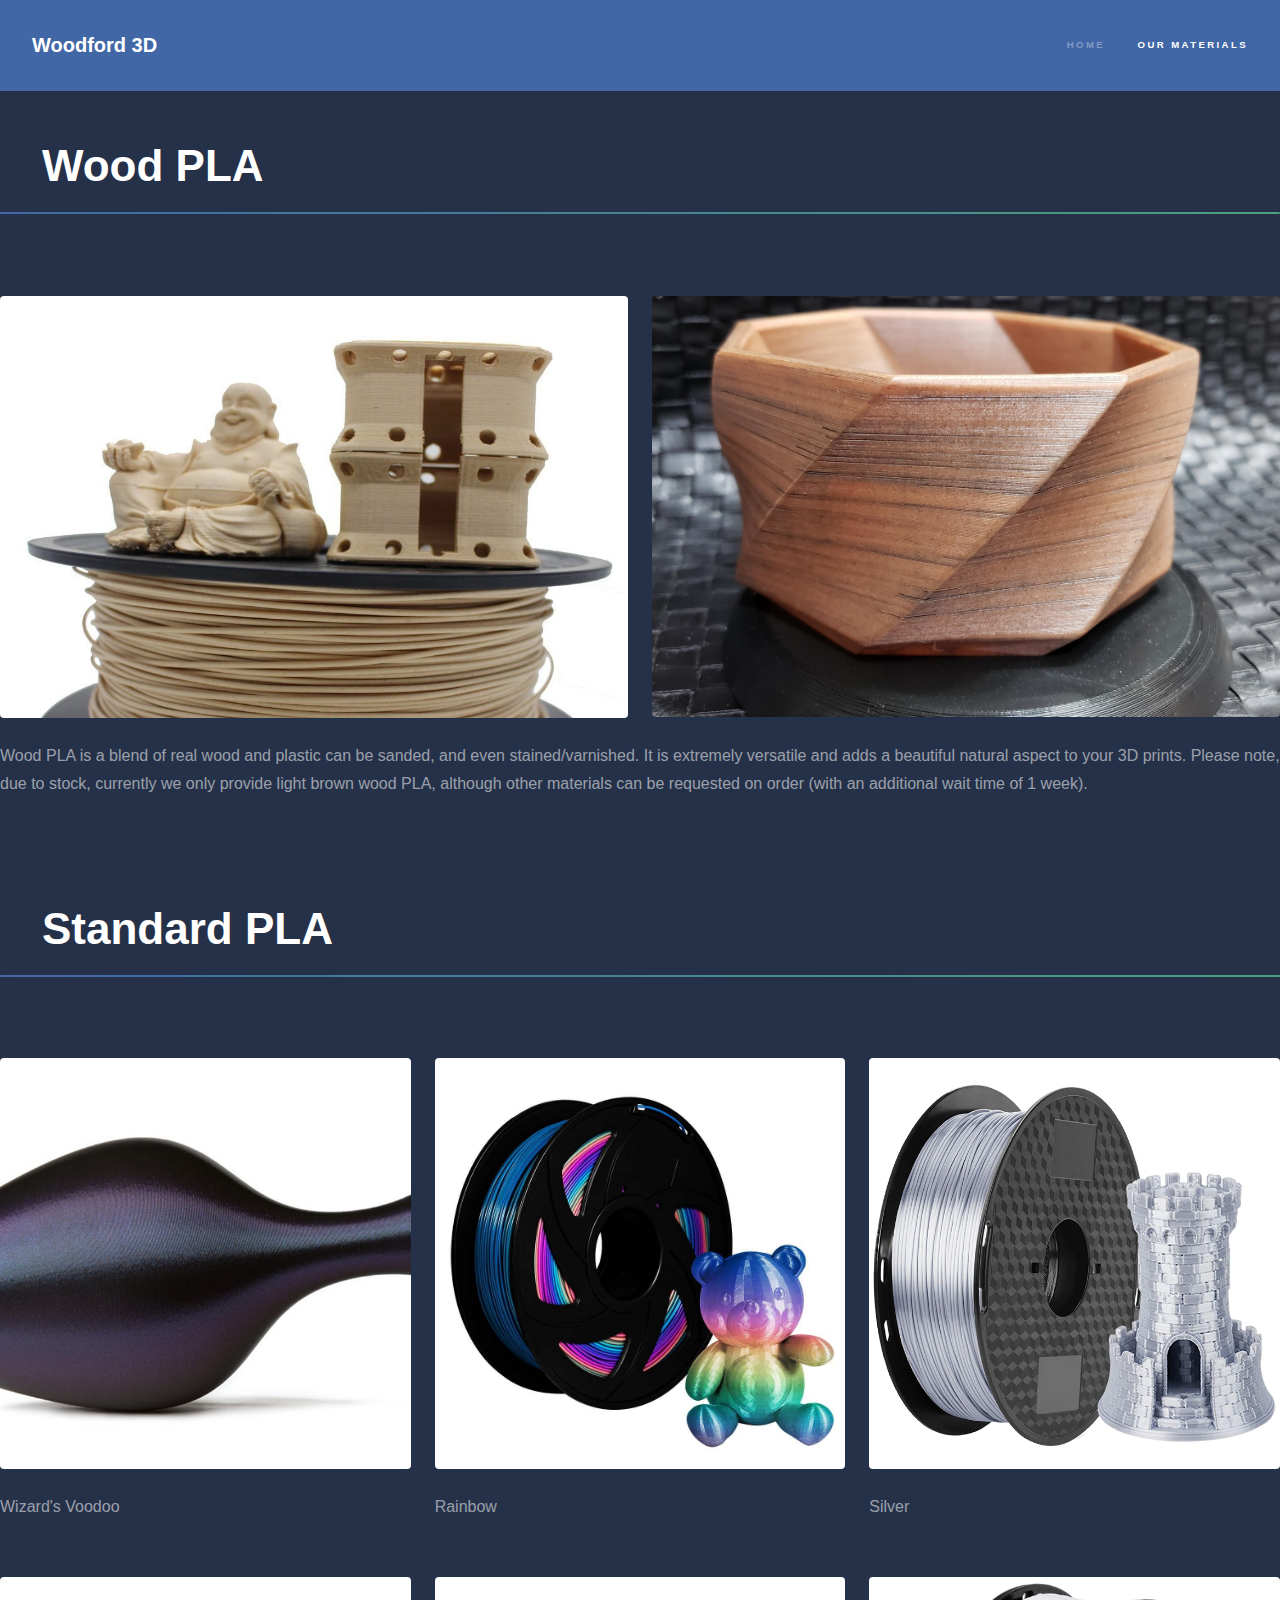
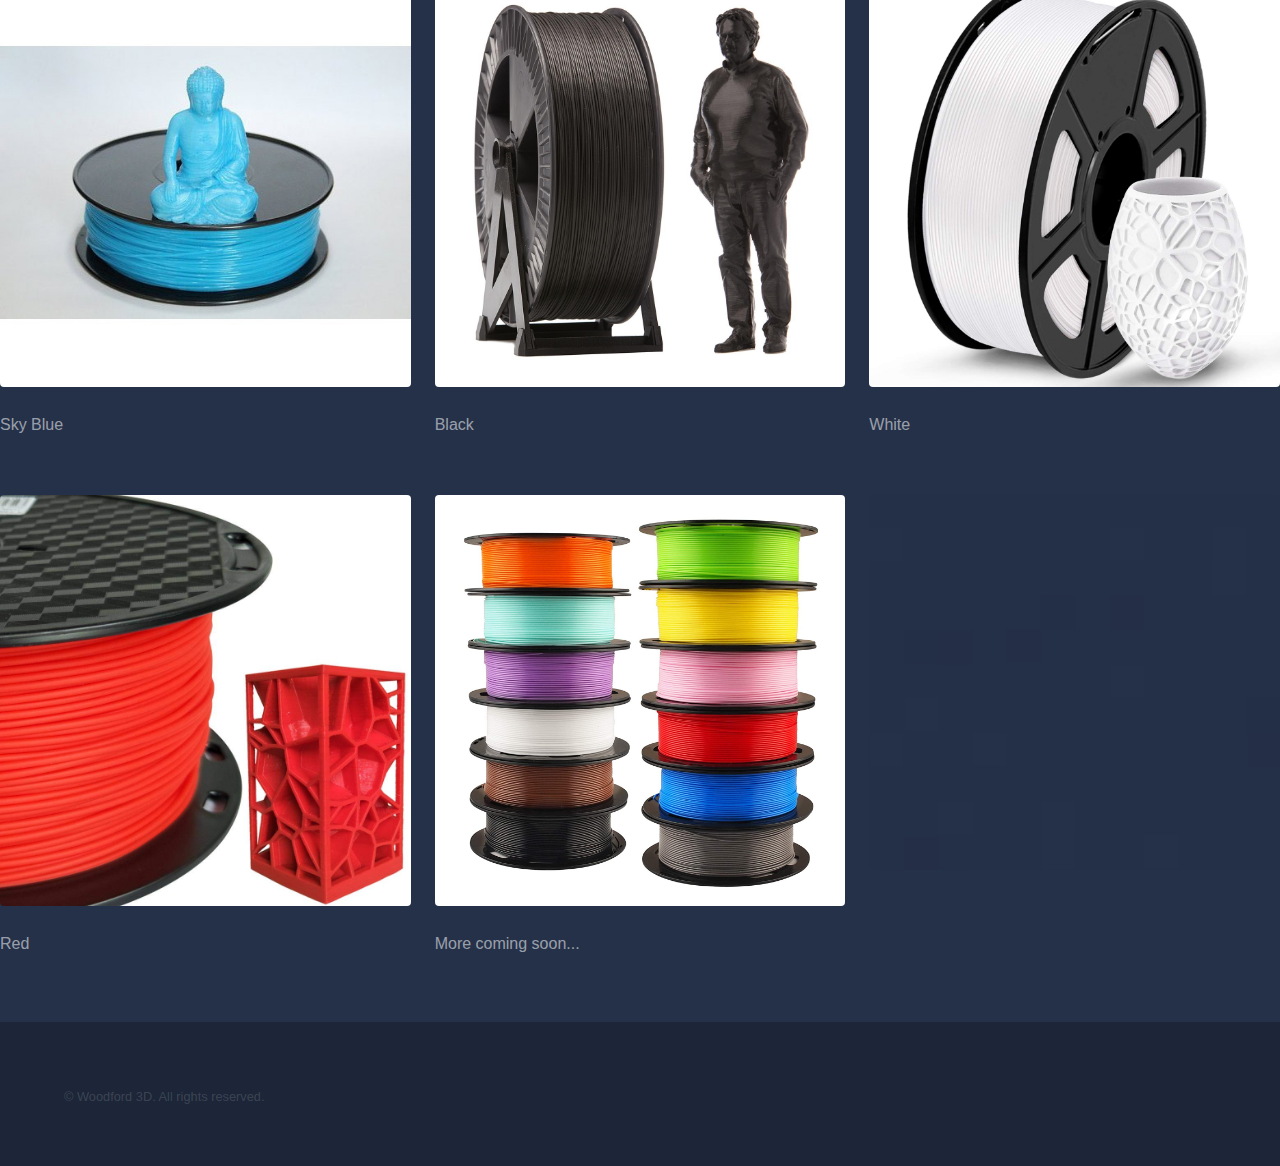
==== commit 8525fa1c: "Updated dead links, spelling errors, footer mistake" ====
--- a/materials.html
+++ b/materials.html
@@ -62,7 +62,7 @@
 			<footer id="footer" class="wrapper alt">
 				<div class="inner">
 					<ul class="menu">
-						<li>&copy; Untitled. All rights reserved.</li>
+						<li>&copy; Woodford 3D. All rights reserved.</li>
 					</ul>
 				</div>
 			</footer>
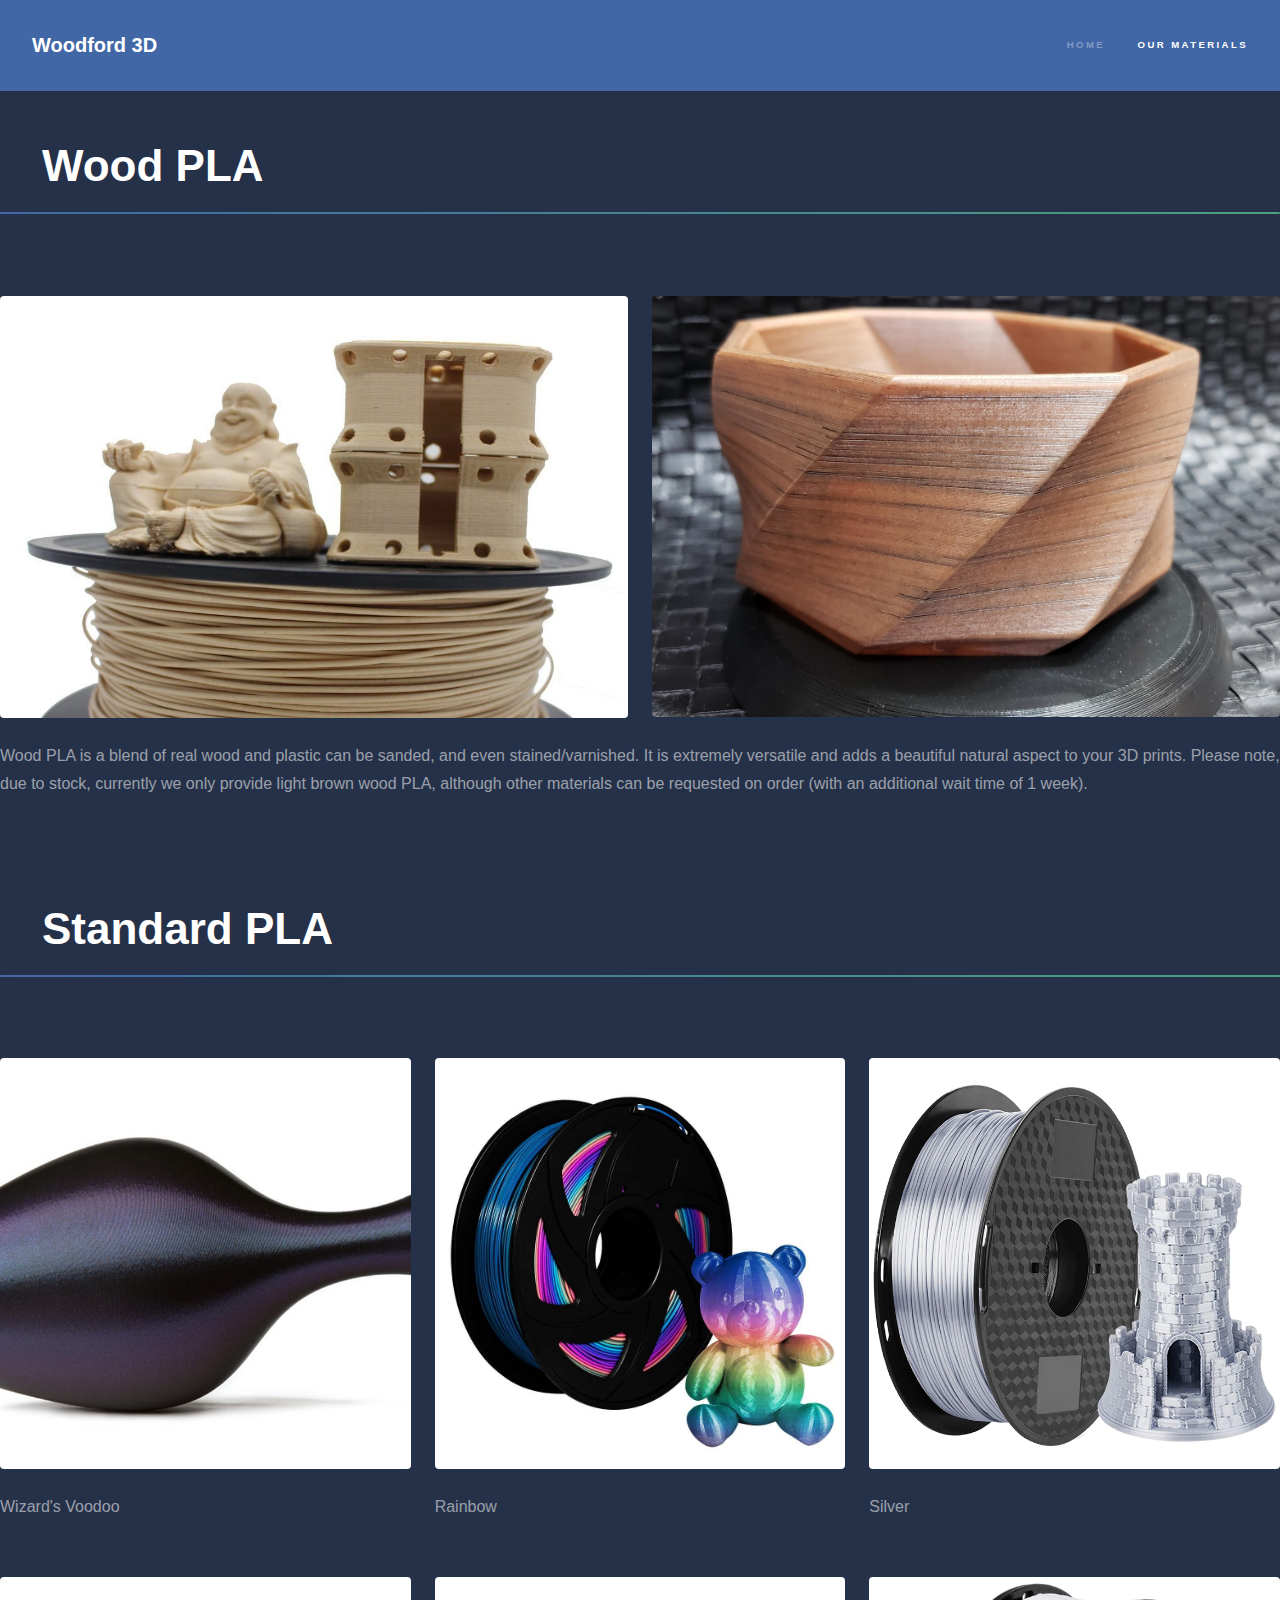
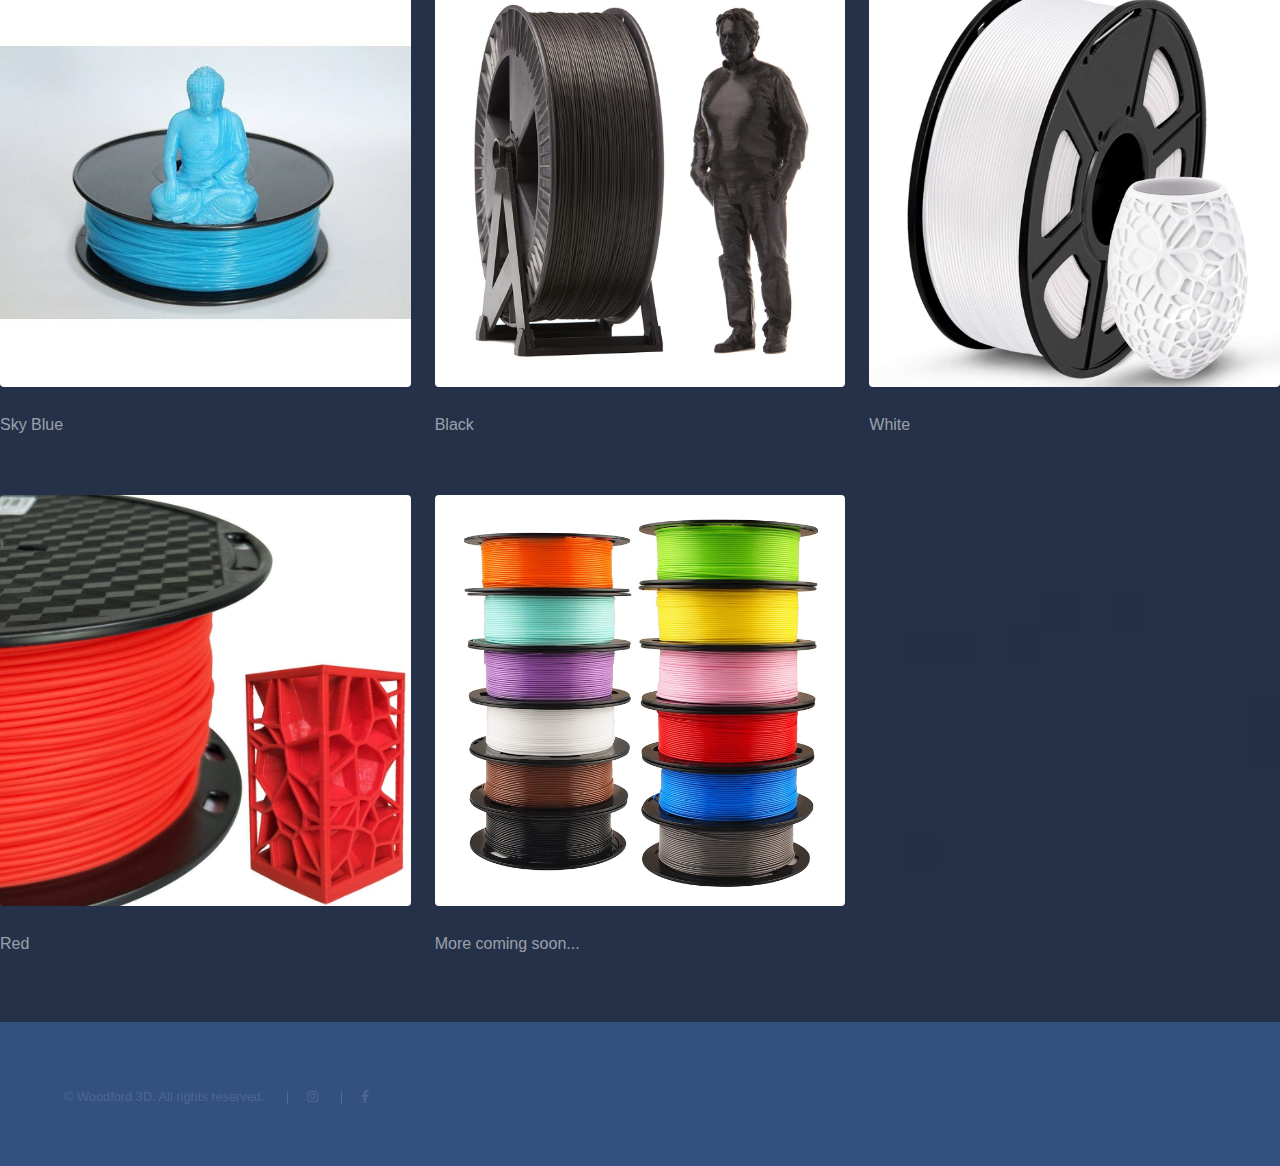
==== commit e4449f92: "Updated footer social links" ====
--- a/materials.html
+++ b/materials.html
@@ -59,12 +59,14 @@
 			</div>
 
 		<!-- Footer -->
-			<footer id="footer" class="wrapper alt">
+			<footer id="footer" class="wrapper style1-alt">
 				<div class="inner">
 					<ul class="menu">
 						<li>&copy; Woodford 3D. All rights reserved.</li>
+						<li><a href="https://www.instagram.com/woodford3d/" target="_blank" class="icon brands fa-instagram"><span class="label">Instagram</span></a></li>
+						<li><a href="https://www.facebook.com/Woodford-3D-Printing-106752601346437" target="_blank" class="icon brands fa-facebook-f"><span class="label">Facebook</span></a></li>
 					</ul>
-				</div>
+				</div>				
 			</footer>
 
 		<!-- Scripts -->
